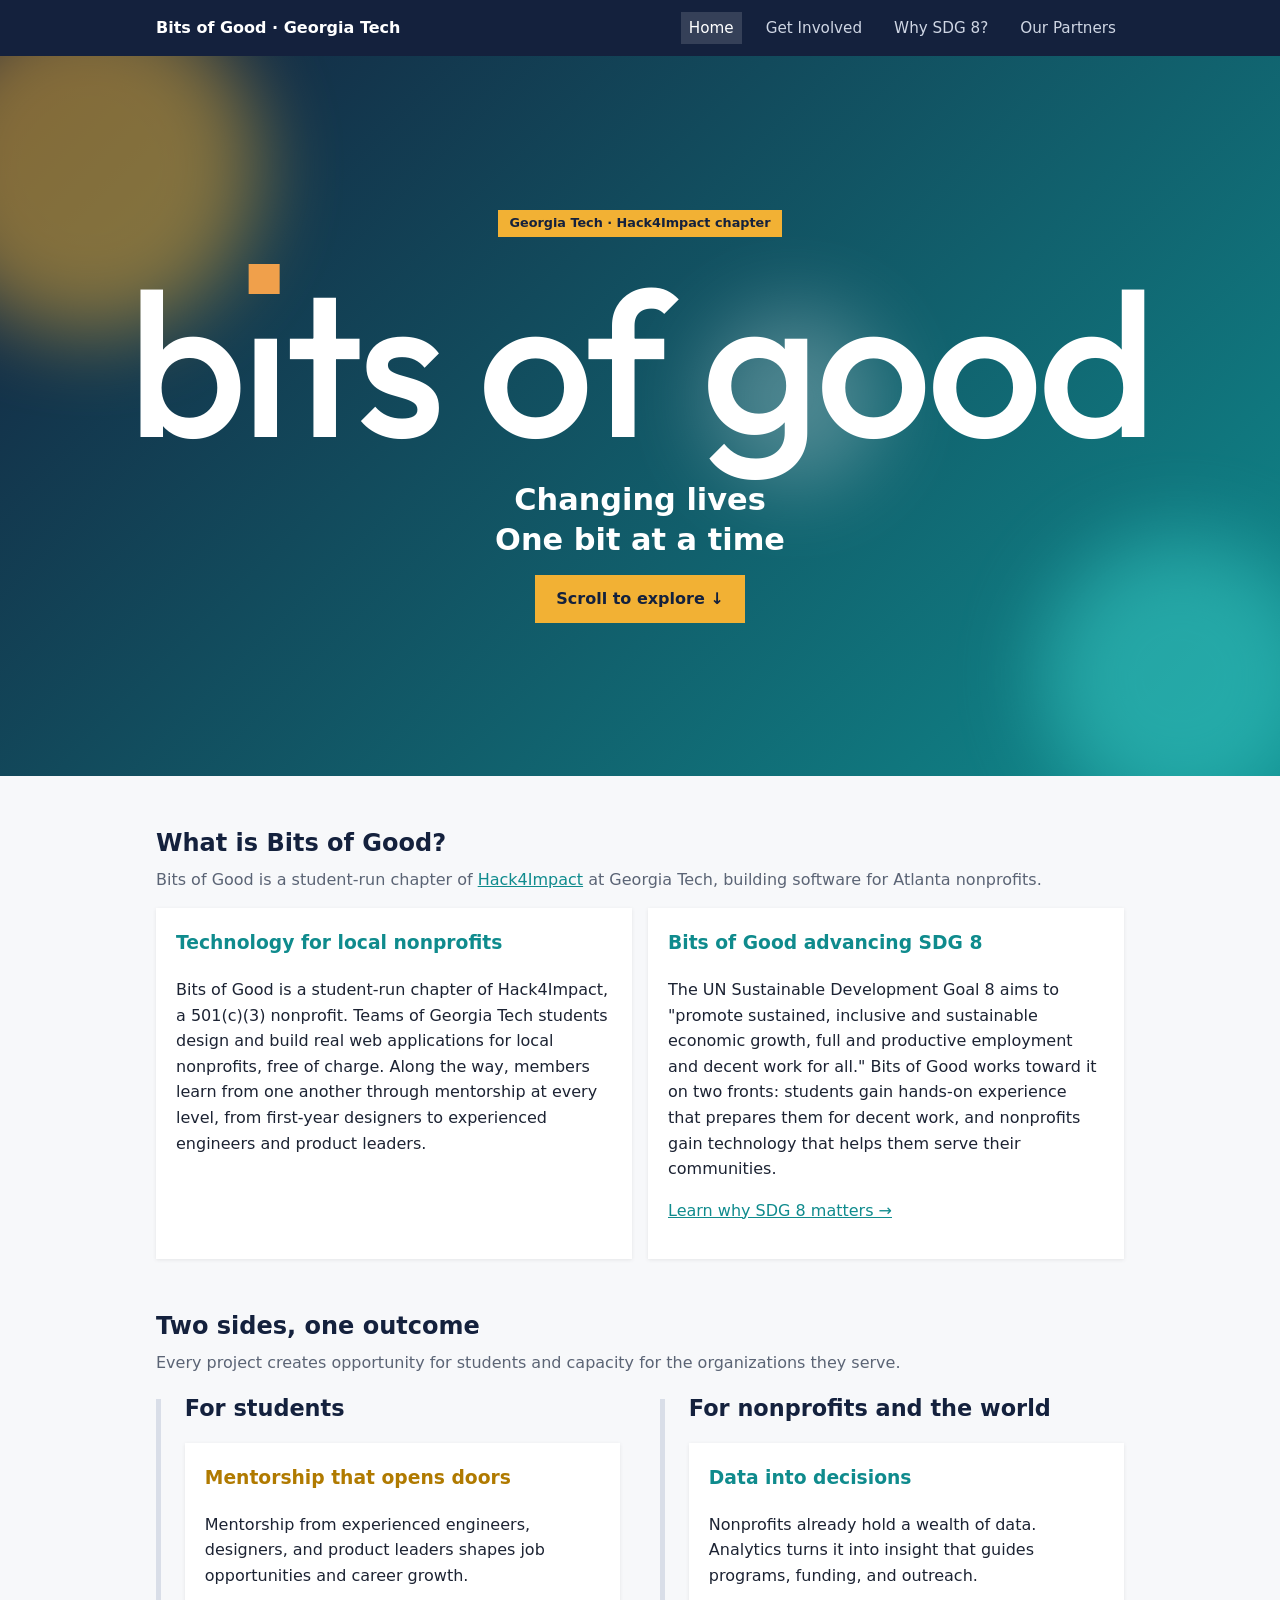
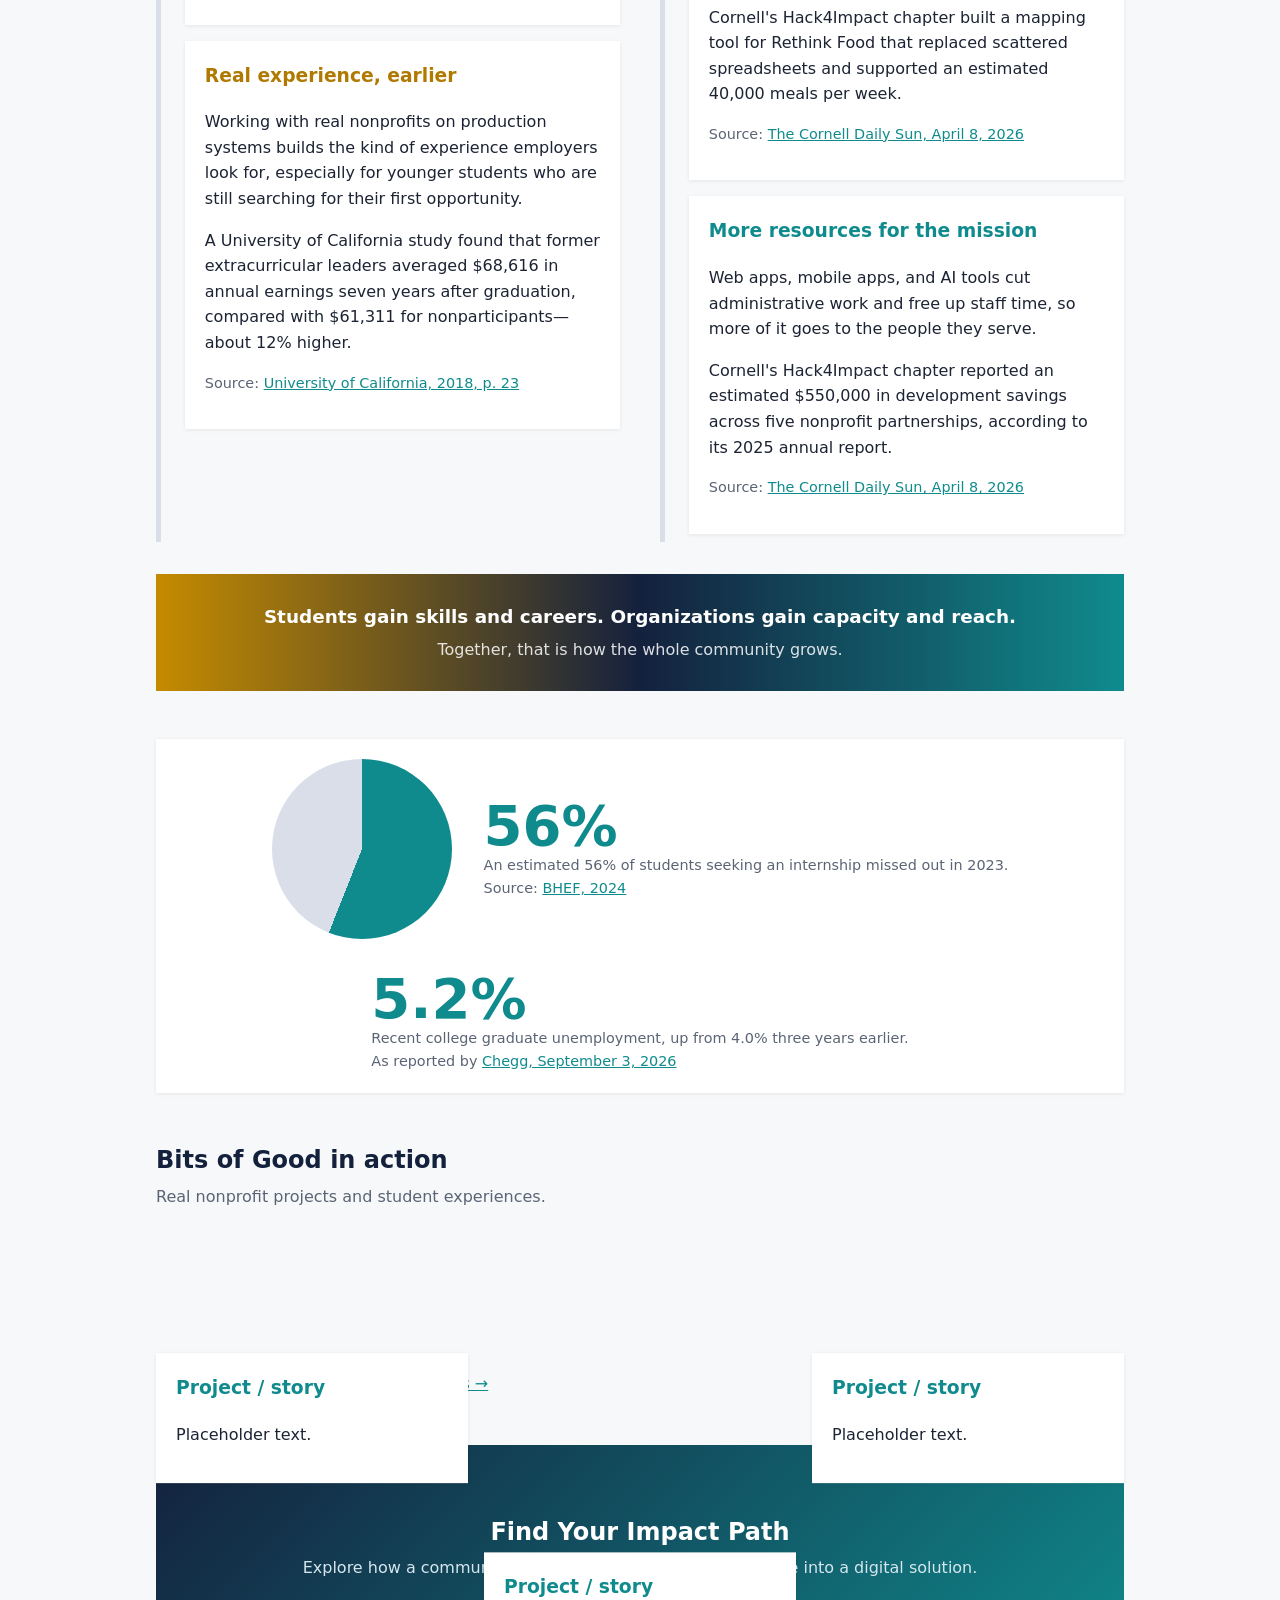
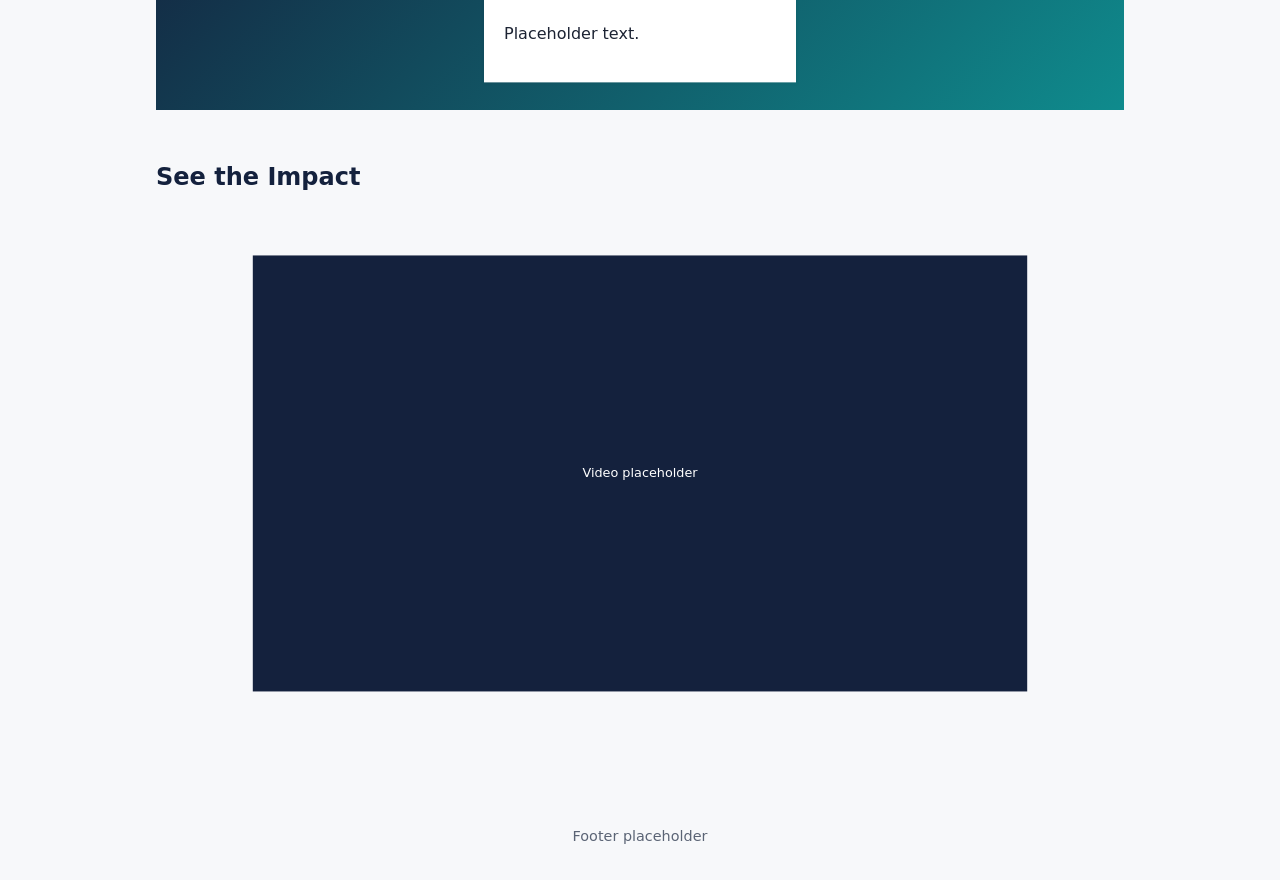
==== index.html @ 416d8697 "Add intro to sdg 8 and description of bits of good" ====
<!DOCTYPE html>
<html lang="en"><head><meta charset="utf-8"><meta name="viewport" content="width=device-width,initial-scale=1">
<title>Home | Bits of Good @ Georgia Tech</title><link rel="preconnect" href="https://fonts.googleapis.com"><link rel="preconnect" href="https://fonts.gstatic.com" crossorigin><link href="https://fonts.googleapis.com/css2?family=Outfit:wght@500&display=swap" rel="stylesheet"><link rel="stylesheet" href="style.css"></head>
<body><header><nav><a class="brand" href="index.html">Bits of Good · Georgia Tech</a><a href="index.html" class="active">Home</a><a href="get-involved.html">Get Involved</a><a href="why-sdg8.html">Why SDG 8?</a><a href="partners.html">Our Partners</a></nav></header>
<div class="hero hero-fx">
<span class="blob b1" data-parallax="0.35"></span><span class="blob b2" data-parallax="0.6"></span><span class="blob b3" data-parallax="0.2"></span>
<div class="hero-inner" data-parallax="-0.15"><span class="tag">Georgia Tech · Hack4Impact chapter</span>
<h1 class="wordmark" aria-label="bits of good">b<span class="dot-i">ı</span>ts of good</h1>
<p class="hero-sub">Changing lives<br>One bit at a time</p>
<a class="btn" href="#threads">Scroll to explore ↓</a></div>
</div>
<main>
<section id="about">
<div class="reveal"><h2>What is Bits of Good?</h2>
<p class="sub">Bits of Good is a student-run chapter of <a href="https://www.hack4impact.org/">Hack4Impact</a> at Georgia Tech, building software for Atlanta nonprofits.</p></div>
<div class="grid">
<div class="card reveal from-left">
  <h3>Technology for local nonprofits</h3>
  <p>
    Bits of Good is a student-run chapter of Hack4Impact, a 501(c)(3)
    nonprofit. Teams of Georgia Tech students design and build real
    web applications for local nonprofits, free of charge. Along the way,
    members learn from one another through mentorship at every level, from
    first-year designers to experienced engineers and product leaders.
  </p>
</div>
<div class="card reveal from-right">
  <h3>Bits of Good advancing SDG 8</h3>
  <p>
    The UN Sustainable Development Goal 8 aims to "promote sustained,
    inclusive and sustainable economic growth, full and productive
    employment and decent work for all." Bits of Good works toward it on two
    fronts: students gain hands-on experience that prepares them for decent
    work, and nonprofits gain technology that helps them serve their
    communities.
  </p>
  <p><a href="why-sdg8.html">Learn why SDG 8 matters →</a></p>
</div>
</div>
</section>

<section id="threads">
<div class="reveal"><h2>Two sides, one outcome</h2><p class="sub">Every project creates opportunity for students and capacity for the organizations they serve.</p></div>
<div class="dual">
<div class="thread thread-students"><div class="timeline" aria-hidden="true"><div class="timeline-fill"></div></div>
<h3 class="thread-title reveal">For students</h3>

<div class="card reveal from-left">
  <h3>Mentorship that opens doors</h3>
  <p>
    Mentorship from experienced engineers, designers, and product leaders
    shapes job opportunities and career growth.
  </p>
</div>

<div class="card reveal from-left">
  <h3>Real experience, earlier</h3>
  <p>
    Working with real nonprofits on production systems builds the kind
    of experience employers look for, especially for younger students
    who are still searching for their first opportunity.
  </p>
  <p>
    A University of California study found that former extracurricular
    leaders averaged $68,616 in annual earnings seven years after
    graduation, compared with $61,311 for nonparticipants—about 12% higher.
  </p>
  <p class="legend">
    Source:
    <a href="https://www.ucop.edu/institutional-research-academic-planning/_files/extracurricular-activities-impact-on-emploment-outcomes.pdf#page=23">
      University of California, 2018, p. 23
    </a>
  </p>
</div>
</div>
<div class="thread thread-nonprofits">
  <div class="timeline" aria-hidden="true">
    <div class="timeline-fill"></div>
  </div>

  <h3 class="thread-title reveal">For nonprofits and the world</h3>

  <div class="card reveal from-right">
    <h3>Data into decisions</h3>
    <p>
      Nonprofits already hold a wealth of data. Analytics turns it into
      insight that guides programs, funding, and outreach.
    </p>
    <p>
      Cornell's Hack4Impact chapter built a mapping tool for Rethink Food
      that replaced scattered spreadsheets and supported an estimated
      40,000 meals per week.
    </p>
    <p class="legend">
      Source:
      <a href="https://www.cornellsun.com/article/2026/04/for-cornells-hack4impact-building-software-means-building-social-change">
        The Cornell Daily Sun, April 8, 2026
      </a>
    </p>
  </div>

  <div class="card reveal from-right">
    <h3>More resources for the mission</h3>
    <p>
      Web apps, mobile apps, and AI tools cut administrative work and free
      up staff time, so more of it goes to the people they serve.
    </p>
    <p>
      Cornell's Hack4Impact chapter reported an estimated $550,000 in
      development savings across five nonprofit partnerships, according
      to its 2025 annual report.
    </p>
    <p class="legend">
      Source:
      <a href="https://www.cornellsun.com/article/2026/04/for-cornells-hack4impact-building-software-means-building-social-change">
        The Cornell Daily Sun, April 8, 2026
      </a>
    </p>
  </div>
</div>
</div>
<div class="merge reveal"><strong>Students gain skills and careers. Organizations gain capacity and reach.</strong><span>Together, that is how the whole community grows.</span></div>
</section>

<section class="reveal">
  <div class="card stats">
    <div>
      <div class="pie" role="img"
           aria-label="56% of students seeking an internship missed out in 2023"
           data-pie="56"></div>
    </div>

    <div>
      <div class="big">56%</div>
      <div class="legend">
        An estimated 56% of students seeking an internship missed out in 2023.
        <br>
        Source:
        <a href="https://www.bhef.com/sites/default/files/BHEF_Expanding_Internships.pdf">
          BHEF, 2024
        </a>
      </div>
    </div>

    <div>
      <div class="big">
        <span class="counter" data-from="4" data-to="5.7">4</span>%
      </div>
      <div class="legend">
        Recent college graduate unemployment, up from 4.0% three years earlier.
        <br>
        As reported by
        <a href="https://investor.chegg.com/Press-Releases/press-release-details/2026/Chegg-Expands-Beyond-Academic-Support-to-Help-Students-Secure-Career-Defining-Internships/default.aspx">
          Chegg, September 3, 2026
        </a>
      </div>
    </div>
  </div>
</section>

<section><div class="reveal"><h2>Bits of Good in action</h2><p class="sub">Real nonprofit projects and student experiences.</p></div>
<div class="grid">
<div class="card reveal" style="--d:0s" data-parallax="0.05"><h3>Project / story</h3><p>Placeholder text.</p></div>
<div class="card reveal" style="--d:.15s" data-parallax="0.12"><h3>Project / story</h3><p>Placeholder text.</p></div>
<div class="card reveal" style="--d:.3s" data-parallax="0.05"><h3>Project / story</h3><p>Placeholder text.</p></div>
</div><p class="reveal"><a href="partners.html">Delve further into Bits of Good projects →</a></p></section>

<section class="path reveal"><h2>Find Your Impact Path</h2>
<p class="sub">Explore how a community organization's need could translate into a digital solution.</p>
<a class="btn big-btn" href="get-involved.html">Take the quiz</a></section>

<section><div class="reveal"><h2>See the Impact</h2></div>
<div class="video video-scale" id="video"><p>Video placeholder</p></div></section>
</main>
<footer>Footer placeholder</footer>
<script src="script.js"></script></body></html>
---- style.css ----
:root{--navy:#14213d;--teal:#0f8b8d;--gold:#f2b134;--bg:#f7f8fa;--ink:#1c2333;--muted:#5b6475;--card:#fff}
*{box-sizing:border-box}
body{margin:0;font-family:system-ui,-apple-system,"Segoe UI",Roboto,sans-serif;color:var(--ink);background:var(--bg);line-height:1.6}
a{color:var(--teal)}
header{background:var(--navy);position:sticky;top:0;z-index:10}
nav{max-width:1000px;margin:auto;display:flex;flex-wrap:wrap;align-items:center;gap:.25rem 1rem;padding:.75rem 1rem}
nav .brand{color:#fff;font-weight:700;margin-right:auto;text-decoration:none}
nav a:not(.brand){color:#cfd6e4;text-decoration:none;padding:.25rem .5rem;font-size:.95rem}
nav a:not(.brand):hover,nav a.active{color:#fff;background:rgba(255,255,255,.14)}
main{max-width:1000px;margin:auto;padding:0 1rem 3rem}
.hero{background:linear-gradient(135deg,var(--navy),var(--teal));color:#fff;padding:4rem 1rem;text-align:center}
.hero h1{margin:.2rem 0;font-size:clamp(2rem,5vw,3.2rem)}
.hero p{max-width:640px;margin:1rem auto;font-size:1.1rem}
.tag{display:inline-block;background:var(--gold);color:var(--navy);font-weight:700;font-size:.8rem;padding:.2rem .7rem}
section{margin-top:3rem}
h2{color:var(--navy);margin-bottom:.25rem}
.sub{color:var(--muted);margin-top:0}
.grid{display:grid;grid-template-columns:repeat(auto-fit,minmax(260px,1fr));gap:1rem}
.card{background:var(--card);padding:1.25rem;box-shadow:0 1px 4px rgba(0,0,0,.08)}
.card h3{margin-top:0;color:var(--teal)}
.btn{display:inline-block;background:var(--gold);color:var(--navy);font-weight:700;border:0;padding:.7rem 1.3rem;text-decoration:none;cursor:pointer;font-size:1rem}
.btn:hover{filter:brightness(.95)}
.btn.secondary{background:var(--navy);color:#fff}
.stats{display:flex;flex-wrap:wrap;gap:2rem;align-items:center;justify-content:center}
.big{font-size:3.5rem;font-weight:800;color:var(--teal);line-height:1}
.pie{width:180px;height:180px;background:conic-gradient(var(--teal) 0 56%,#d9dee8 56% 100%)}
.legend{font-size:.9rem;color:var(--muted)}
.video{aspect-ratio:16/9;background:var(--navy);color:#fff;display:grid;place-items:center;text-align:center}
.video iframe{width:100%;height:100%;border:0}
.quiz fieldset{border:0;padding:0;margin:0 0 1rem}
.quiz legend{font-weight:700;margin-bottom:.4rem}
.quiz label{display:block;padding:.45rem .7rem;border:1px solid #d9dee8;margin:.3rem 0;cursor:pointer;background:#fff}
.quiz label:hover{border-color:var(--teal)}
.result{margin-top:1rem;padding:1rem;border-left:5px solid var(--gold);background:#fff8e6}
.hidden{display:none}
.tbd{color:#9a6b00;font-style:italic}
footer{text-align:center;color:var(--muted);padding:2rem 1rem;font-size:.9rem}
.game-opts button{display:block;width:100%;text-align:left;margin:.4rem 0;padding:.7rem;border:1px solid #d9dee8;background:#fff;font-size:1rem;cursor:pointer}
.game-opts button:hover{border-color:var(--teal)}
.game-opts button.right{background:#d8f3e7;border-color:#2a9d6f}
.game-opts button.wrong{background:#fde1e1;border-color:#d64545}

/* Race quiz */
.start-card{text-align:center;padding:2.5rem 1.5rem}
.big-btn{font-size:1.3rem;padding:1rem 2.2rem;animation:pulse 1.8s ease-in-out infinite}
@keyframes pulse{50%{transform:scale(1.06)}}
.race{position:fixed;inset:0;z-index:100;display:flex;flex-direction:column;color:#fff;overflow:auto;
  background:repeating-linear-gradient(90deg,transparent 0 80px,rgba(255,255,255,.05) 80px 84px),linear-gradient(160deg,#0b1226,var(--navy) 50%,#0b5c5e);
  background-size:84px 100%,100% 100%;animation:road 1.2s linear infinite}
@keyframes road{to{background-position:-84px 0,0 0}}
.race.hidden{display:none}
.race-close{position:absolute;top:1rem;right:1rem;z-index:2;background:rgba(255,255,255,.15);color:#fff;border:0;width:2.5rem;height:2.5rem;font-size:1.1rem;cursor:pointer}
.race-track{position:relative;height:10px;background:rgba(255,255,255,.2);margin:1.6rem 5rem 0 1.5rem}
.race-fill{height:100%;width:0;background:var(--gold);transition:width .5s ease}
.race-car{position:absolute;top:-1.1rem;left:0;font-size:1.8rem;transform:translateX(-50%);transition:left .5s ease}
.race-flag{position:absolute;right:-2.2rem;top:-1rem;font-size:1.6rem}
.race-stage{flex:1;display:grid;place-items:center;padding:2rem 1rem}
.zoom-card{width:min(900px,100%);text-align:center;animation:zoomIn .55s cubic-bezier(.2,.9,.3,1.2) both}
.zoom-card.zoom-out{animation:zoomOut .4s ease-in forwards}
@keyframes zoomIn{from{transform:scale(.3);opacity:0;filter:blur(8px)}to{transform:scale(1);opacity:1;filter:blur(0)}}
@keyframes zoomOut{to{transform:scale(1.8);opacity:0;filter:blur(6px)}}
.q-count{color:var(--gold);font-weight:700;letter-spacing:.08em;text-transform:uppercase;font-size:.9rem}
.zoom-card h2{color:#fff;font-size:clamp(1.8rem,5vw,3.2rem);line-height:1.15;margin:.6rem 0 2rem}
.q-opts{display:grid;grid-template-columns:repeat(auto-fit,minmax(240px,1fr));gap:1rem}
.q-opt{display:flex;align-items:center;gap:.8rem;text-align:left;font-size:1.15rem;color:#fff;background:rgba(255,255,255,.1);border:2px solid rgba(255,255,255,.25);padding:1.1rem;cursor:pointer;transition:transform .15s,background .15s,border-color .15s}
.q-opt:hover{transform:translateY(-4px) scale(1.03);background:rgba(255,255,255,.2);border-color:var(--gold)}
.q-opt.chosen{background:var(--gold);color:var(--navy);border-color:var(--gold);transform:scale(1.05)}
.q-key{flex:none;display:grid;place-items:center;width:2rem;height:2rem;background:var(--gold);color:var(--navy);font-weight:800}
.q-opt.chosen .q-key{background:var(--navy);color:var(--gold)}
.result-card p{font-size:1.15rem;max-width:700px;margin:.5rem auto}
.runner-up{color:#cfd6e4;font-size:1rem!important}
.result-actions{margin-top:1.8rem;display:flex;gap:1rem;justify-content:center;flex-wrap:wrap}
.result-actions .btn.secondary{background:#fff;color:var(--navy)}
@media (prefers-reduced-motion:reduce){.race,.big-btn{animation:none}.zoom-card{animation:none}.zoom-card.zoom-out{animation:none;opacity:0}}

/* Home scroll effects */
.hero-fx{position:relative;overflow:hidden;min-height:80vh;display:grid;place-items:center}
.hero-inner{position:relative;z-index:1;width:100%}
.blob{position:absolute;filter:blur(40px);opacity:.5;animation:float 8s ease-in-out infinite}
.b1{width:340px;height:340px;background:var(--gold);top:-60px;left:-80px}
.b2{width:280px;height:280px;background:#3ad0c9;bottom:-40px;right:-40px;animation-delay:-3s}
.b3{width:180px;height:180px;background:#fff;top:35%;left:55%;opacity:.25;animation-delay:-5s}
@keyframes float{50%{margin-top:30px;margin-left:20px}}
.reveal{opacity:0;transform:translateY(50px);transition:opacity .7s ease var(--d,0s),transform .7s cubic-bezier(.2,.8,.3,1) var(--d,0s)}
.reveal.from-left{transform:translateX(-80px)}
.reveal.from-right{transform:translateX(80px)}
.reveal.in{opacity:1;transform:none}
.dual{display:grid;grid-template-columns:1fr 1fr;gap:2.5rem}
.thread{position:relative;padding-left:1.8rem}
.thread .card{margin-bottom:1rem}
.thread-title{margin:0 0 1rem;font-size:1.4rem;color:var(--navy)}
.timeline{position:absolute;left:0;top:.5rem;bottom:.5rem;width:5px;background:#d9dee8}
.timeline-fill{width:100%;height:0}
.thread-students .timeline-fill{background:var(--gold)}
.thread-nonprofits .timeline-fill{background:var(--teal)}
.thread-students .card h3{color:#b07a00}
.merge{margin-top:1.5rem;text-align:center;color:#fff;padding:1.8rem 1rem;background:linear-gradient(90deg,#c58b00,var(--navy) 50%,var(--teal));display:grid;gap:.3rem;font-size:1.15rem}
.merge span{opacity:.85;font-size:1rem}
@media (max-width:700px){.dual{grid-template-columns:1fr}}
.path{text-align:center;background:linear-gradient(135deg,var(--navy),var(--teal));color:#fff;padding:3rem 1.5rem}
.path h2{color:#fff}.path .sub{color:#d6e6ee}
.video-scale{transform:scale(.8);transition:transform .1s linear}
@media (prefers-reduced-motion:reduce){.blob{animation:none}.reveal,.reveal.from-left,.reveal.from-right{opacity:1;transform:none;transition:none}}

/* Keep circles circular */
.pie,.blob,.step-num{border-radius:50%}

.hero .wordmark{font-family:Outfit,"Avenir Next",system-ui,sans-serif;font-weight:500;font-size:clamp(2.5rem,16vw,14rem);white-space:nowrap;letter-spacing:-.02em;line-height:1;margin:1.4rem 0 1rem;text-align:center;color:#fff}
.hero-sub{font-size:clamp(1.3rem,3vw,1.9rem)!important;font-weight:600;line-height:1.3}
.dot-i{position:relative;display:inline-block}
.dot-i::before{content:"";position:absolute;left:50%;top:.02em;width:.15em;height:.15em;background:#f0a04b;transform:translateX(-50%)}
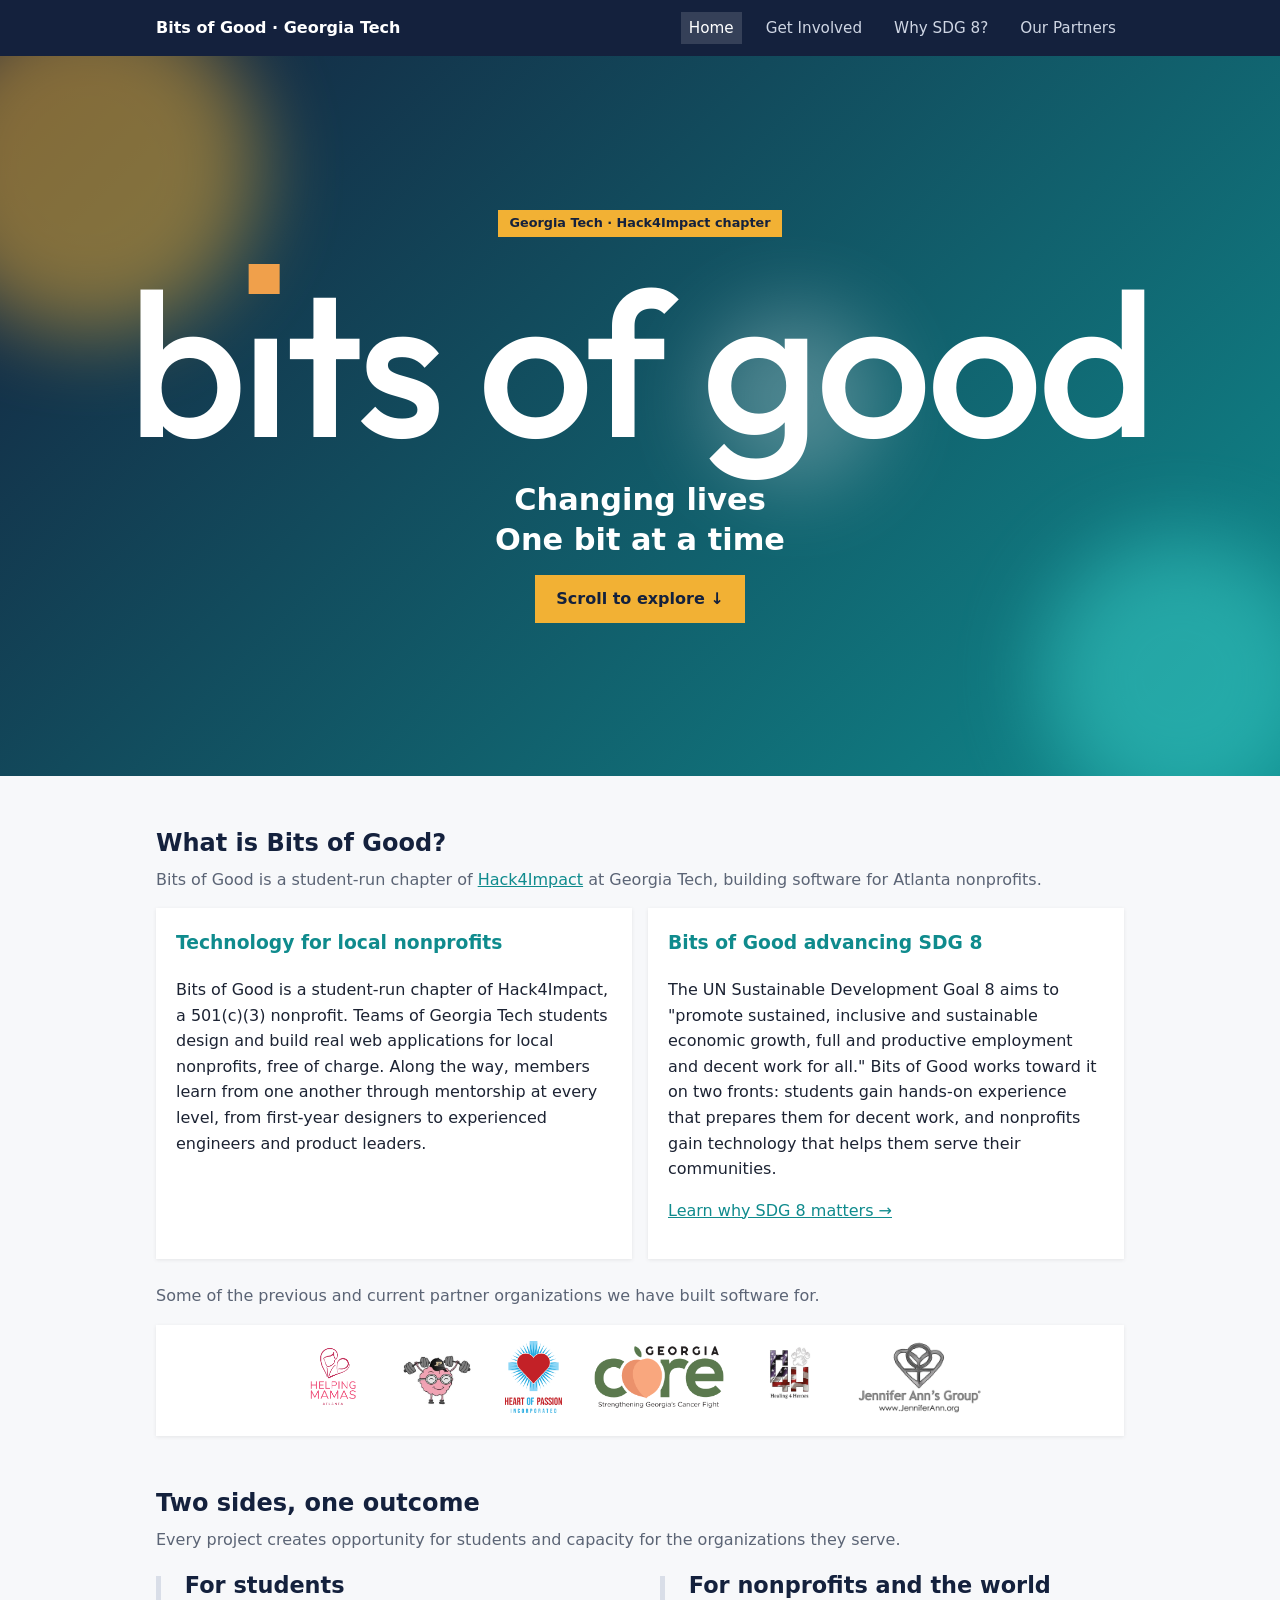
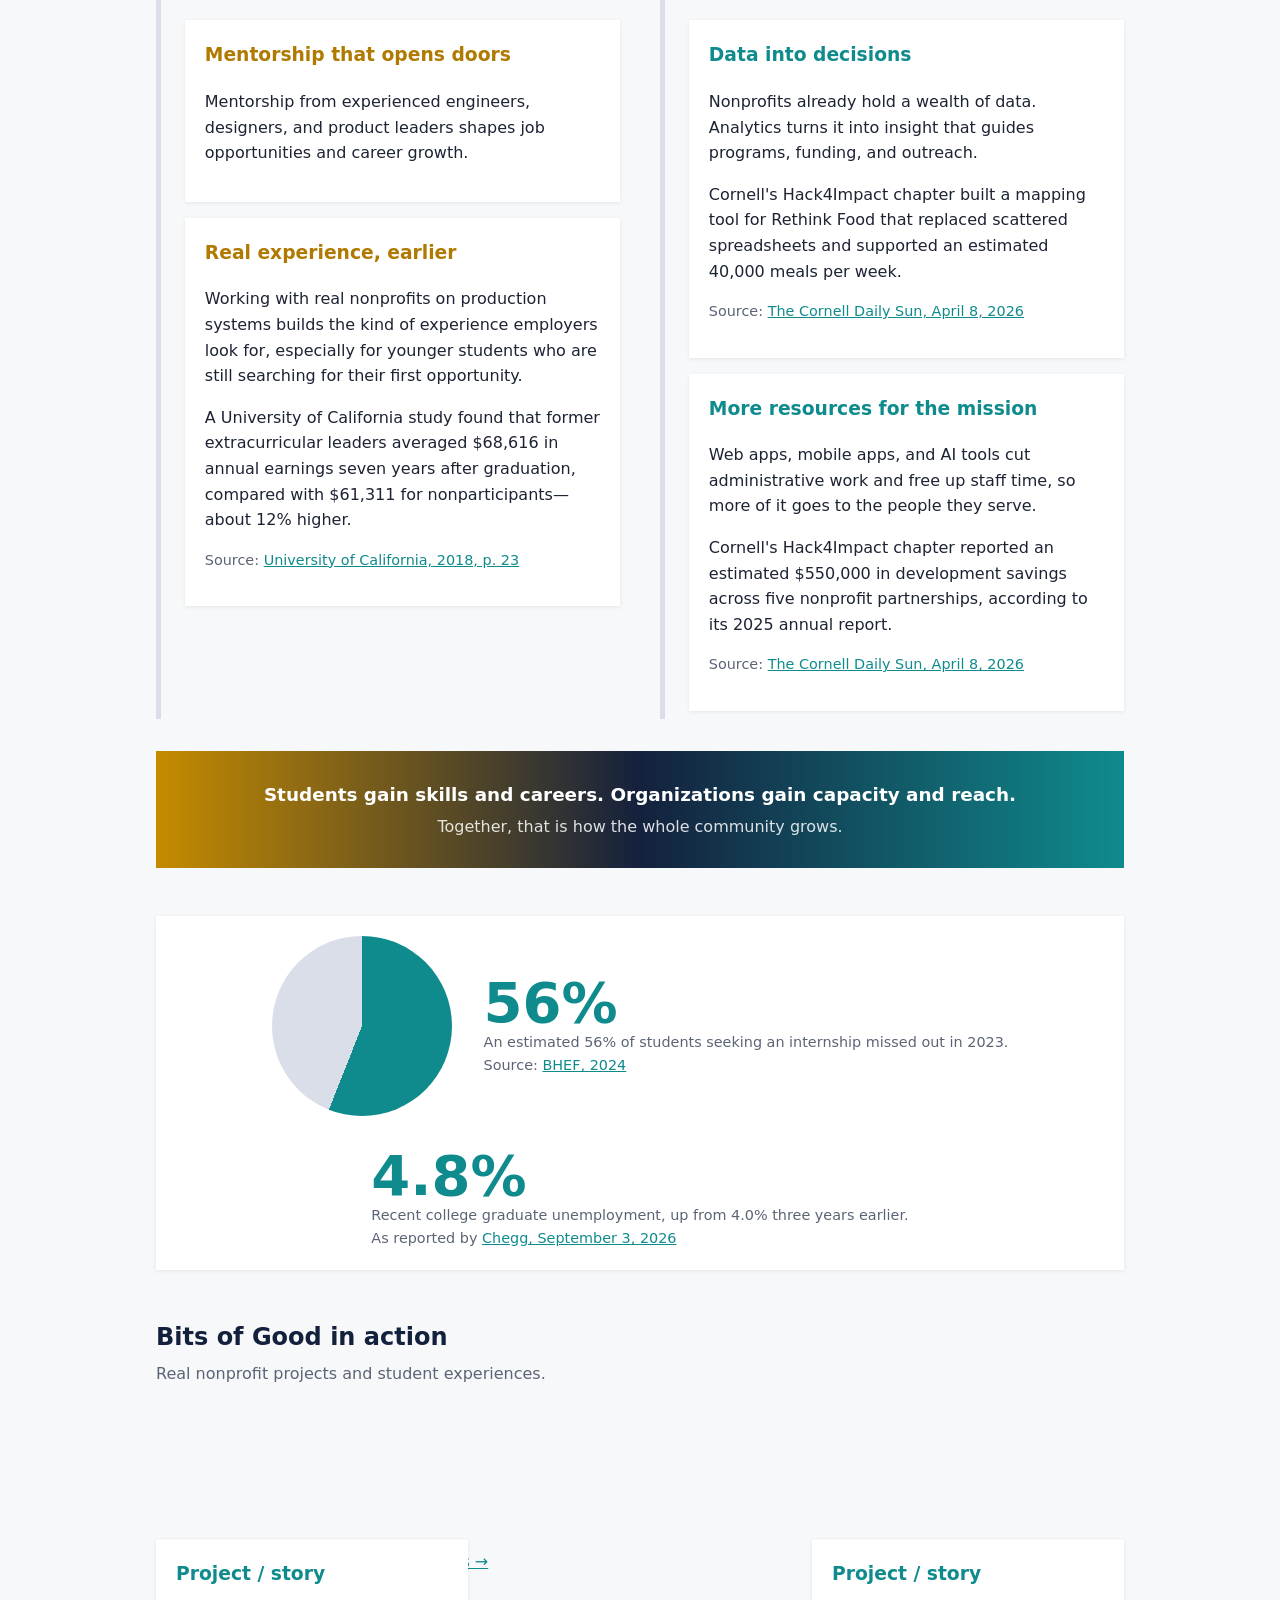
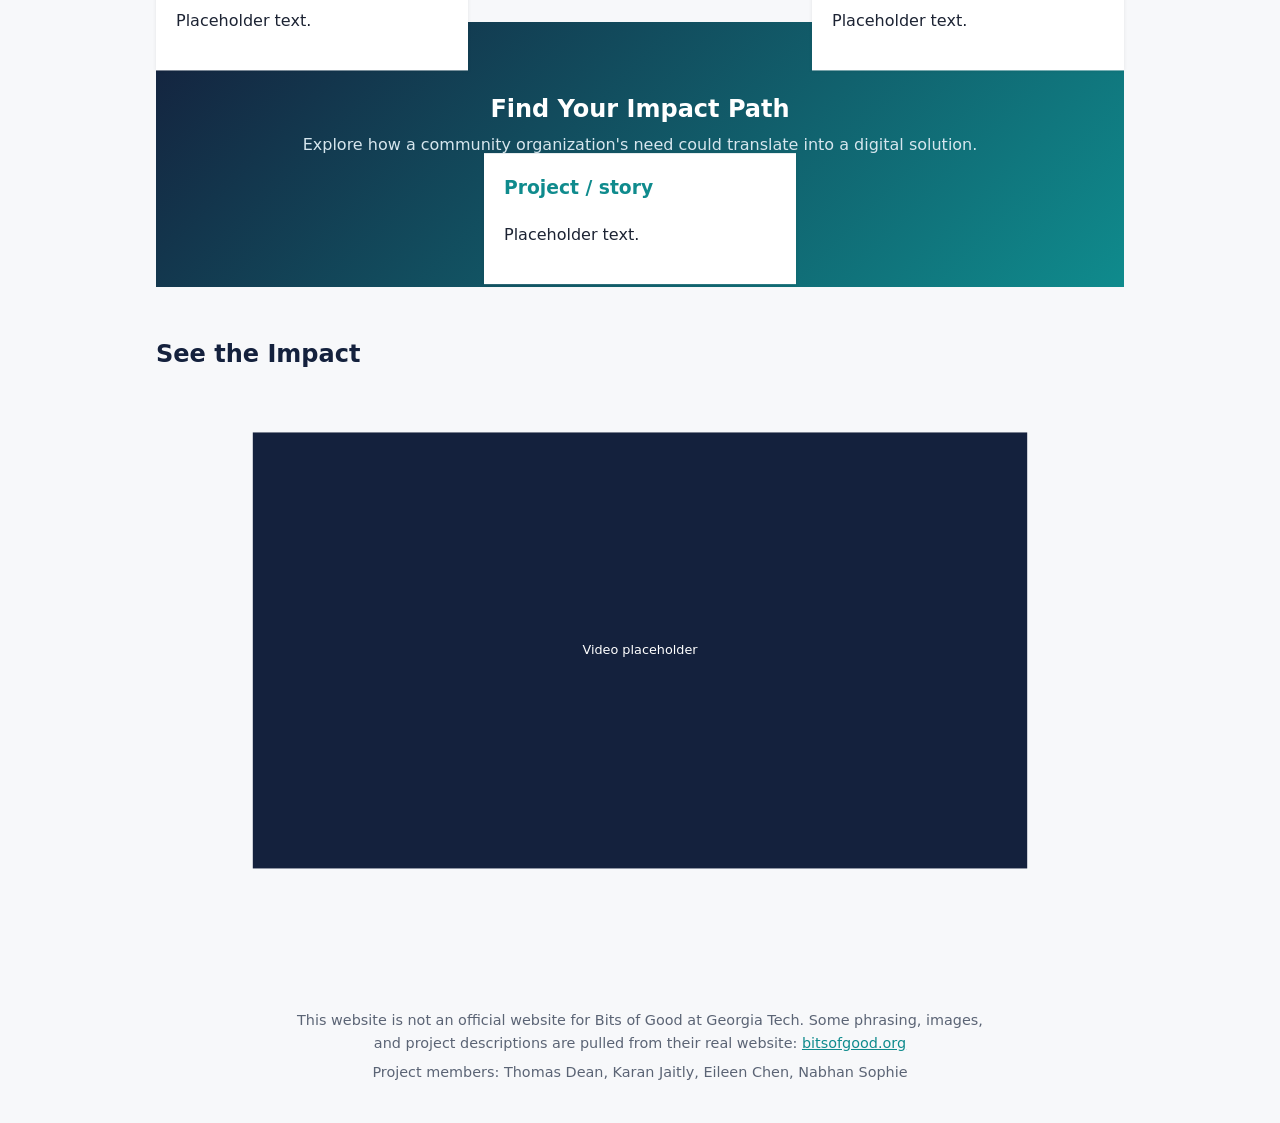
==== commit 332b350a: "Add images and footer" ====
--- a/index.html
+++ b/index.html
@@ -36,6 +36,19 @@
   </p>
   <p><a href="why-sdg8.html">Learn why SDG 8 matters →</a></p>
 </div>
+</div>
+</section>
+
+<section id="partner-logos">
+<div class="reveal">
+<p class="sub">Some of the previous and current partner organizations we have built software for.</p></div>
+<div class="logo-row reveal">
+  <a href="https://helpingmamas.org" target="_blank" rel="noopener"><img src="images/helping-mamas.png" alt="Helping Mamas logo"></a>
+  <a href="https://www.brainexerciseinitiative.com" target="_blank" rel="noopener"><img src="images/brain-exercise-initiative.jpeg" alt="Brain Exercise Initiative logo"></a>
+  <a href="https://www.facebook.com/HeartofPassion/" target="_blank" rel="noopener"><img src="images/heart-of-passion.png" alt="Heart of Passion logo"></a>
+  <a href="https://www.georgiacancerinfo.org" target="_blank" rel="noopener"><img src="images/gacore-logo-2020-md.png" alt="Georgia CORE logo"></a>
+  <a href="https://www.healing4heroes.org" target="_blank" rel="noopener"><img src="images/H4H.webp" alt="Healing 4 Heroes logo"></a>
+  <a href="https://jenniferann.org" target="_blank" rel="noopener"><img src="images/jenniferannsgroup.jpg" alt="Jennifer Ann's Group logo"></a>
 </div>
 </section>
 
@@ -172,5 +185,8 @@
 <section><div class="reveal"><h2>See the Impact</h2></div>
 <div class="video video-scale" id="video"><p>Video placeholder</p></div></section>
 </main>
-<footer>Footer placeholder</footer>
+<footer>
+<p>This website is not an official website for Bits of Good at Georgia Tech. Some phrasing, images, and project descriptions are pulled from their real website: <a href="https://bitsofgood.org/">bitsofgood.org</a></p>
+<p>Project members: Thomas Dean, Karan Jaitly, Eileen Chen, Nabhan Sophie</p>
+</footer>
 <script src="script.js"></script></body></html>
--- a/style.css
+++ b/style.css
@@ -16,6 +16,9 @@
 h2{color:var(--navy);margin-bottom:.25rem}
 .sub{color:var(--muted);margin-top:0}
 .grid{display:grid;grid-template-columns:repeat(auto-fit,minmax(260px,1fr));gap:1rem}
+#partner-logos{margin-top:1.5rem}
+.logo-row{display:flex;flex-wrap:wrap;align-items:center;justify-content:center;gap:1rem 2rem;background:var(--card);padding:1rem 1.5rem;box-shadow:0 1px 4px rgba(0,0,0,.08)}
+.logo-row img{height:72px;width:auto;max-width:130px;object-fit:contain}
 .card{background:var(--card);padding:1.25rem;box-shadow:0 1px 4px rgba(0,0,0,.08)}
 .card h3{margin-top:0;color:var(--teal)}
 .btn{display:inline-block;background:var(--gold);color:var(--navy);font-weight:700;border:0;padding:.7rem 1.3rem;text-decoration:none;cursor:pointer;font-size:1rem}
@@ -35,6 +38,7 @@
 .hidden{display:none}
 .tbd{color:#9a6b00;font-style:italic}
 footer{text-align:center;color:var(--muted);padding:2rem 1rem;font-size:.9rem}
+footer p{max-width:700px;margin:.4rem auto}
 .game-opts button{display:block;width:100%;text-align:left;margin:.4rem 0;padding:.7rem;border:1px solid #d9dee8;background:#fff;font-size:1rem;cursor:pointer}
 .game-opts button:hover{border-color:var(--teal)}
 .game-opts button.right{background:#d8f3e7;border-color:#2a9d6f}
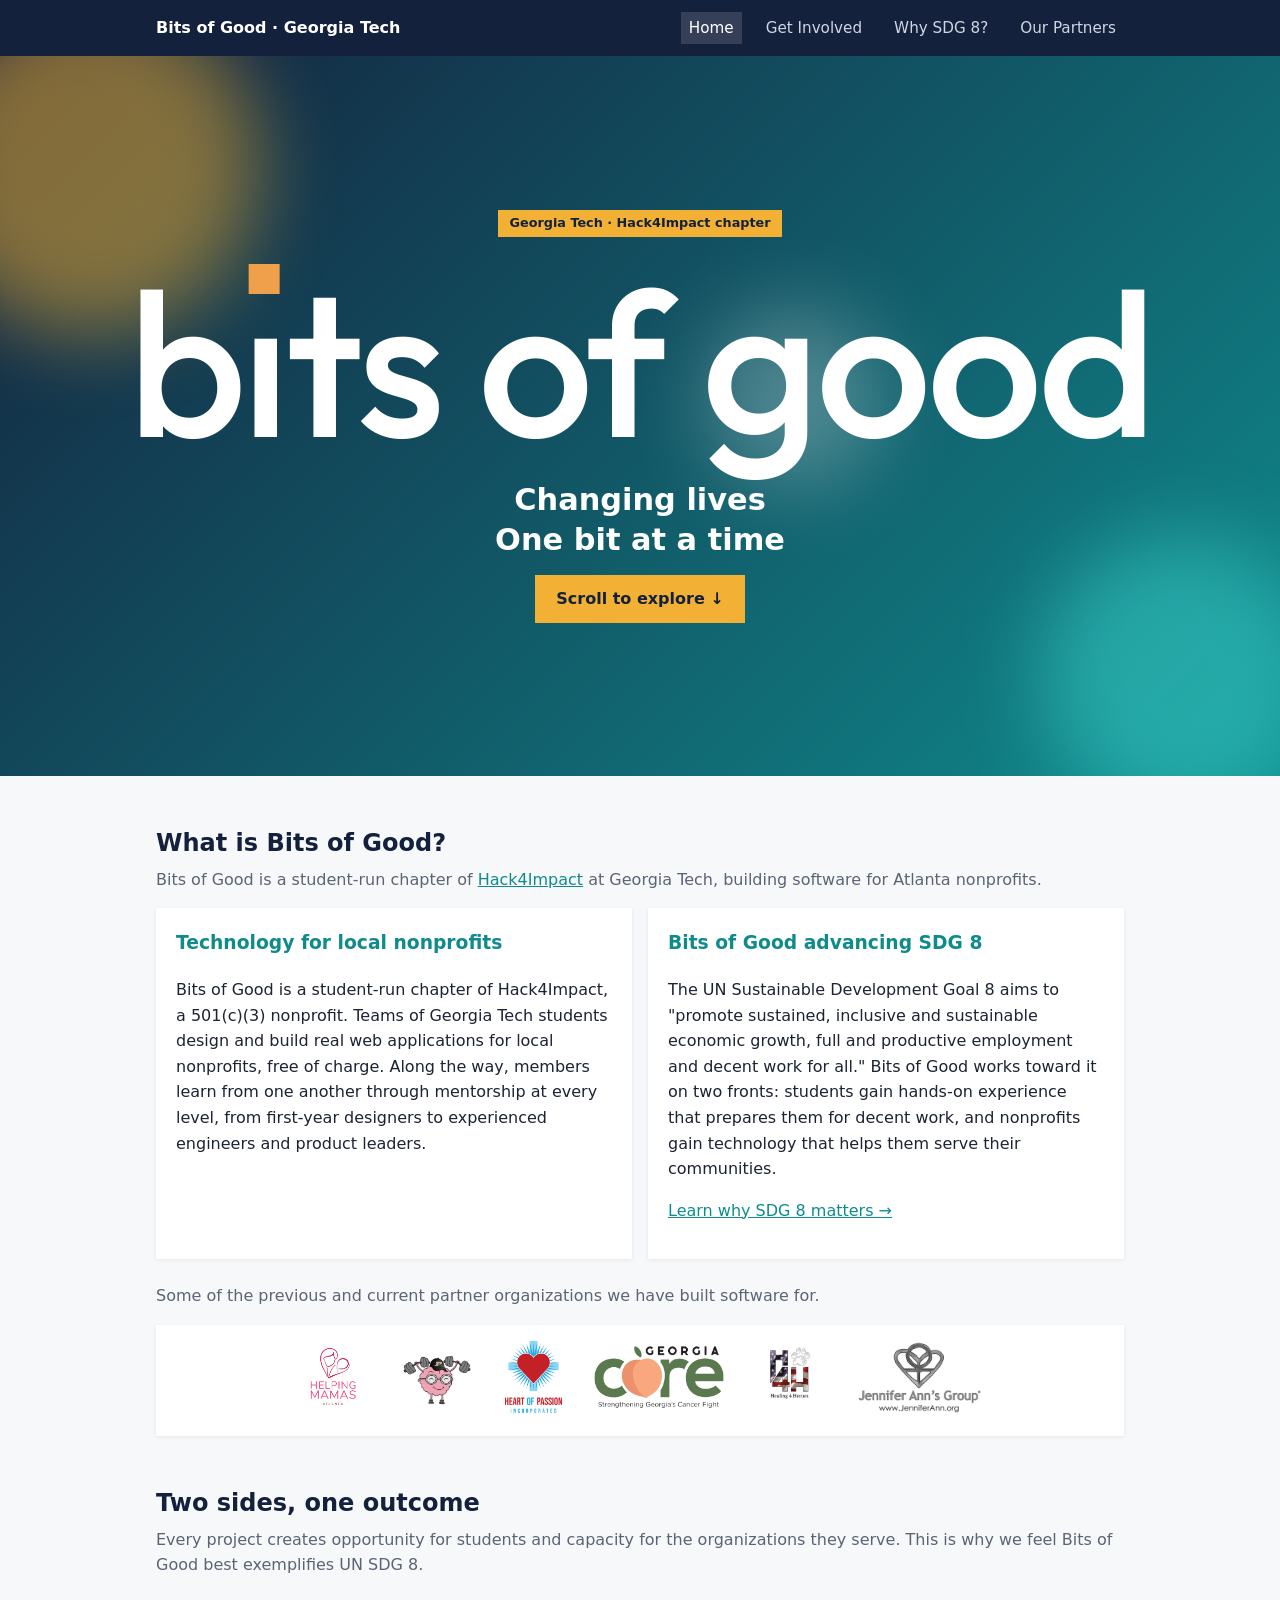
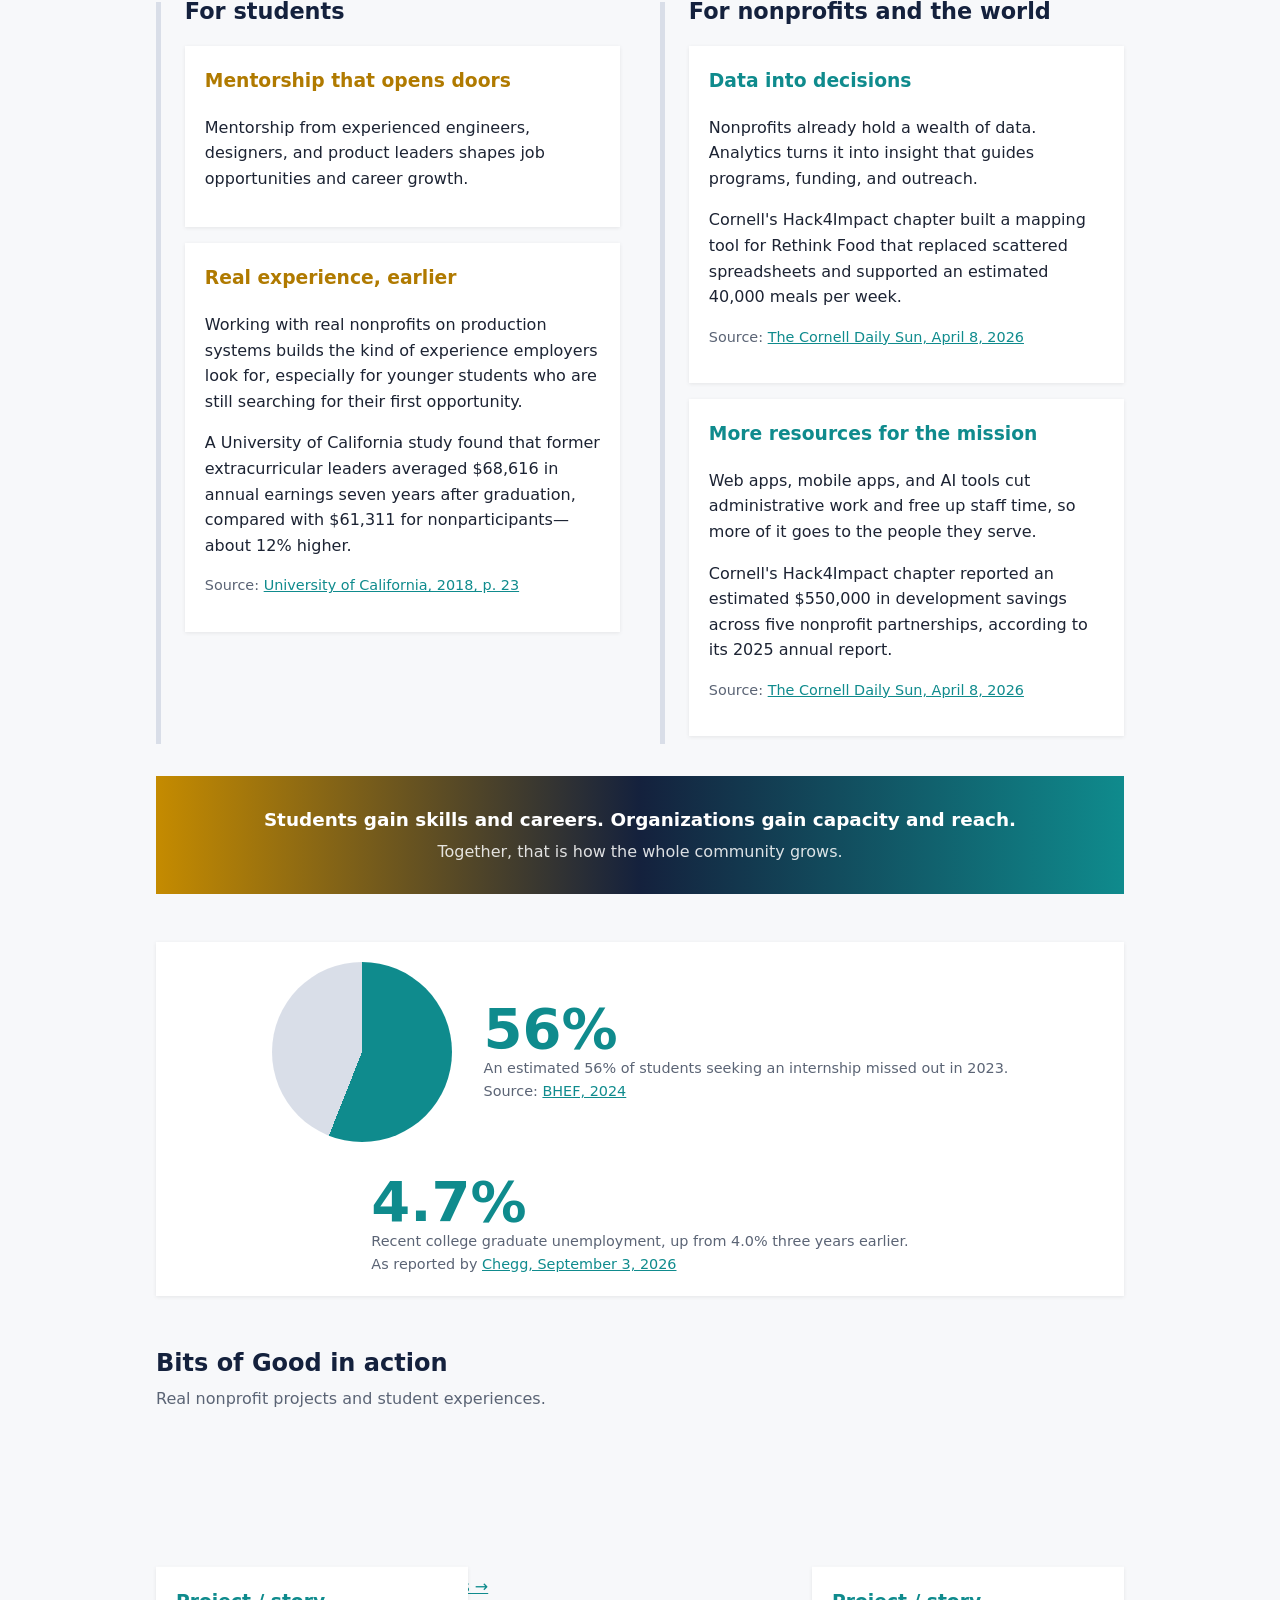
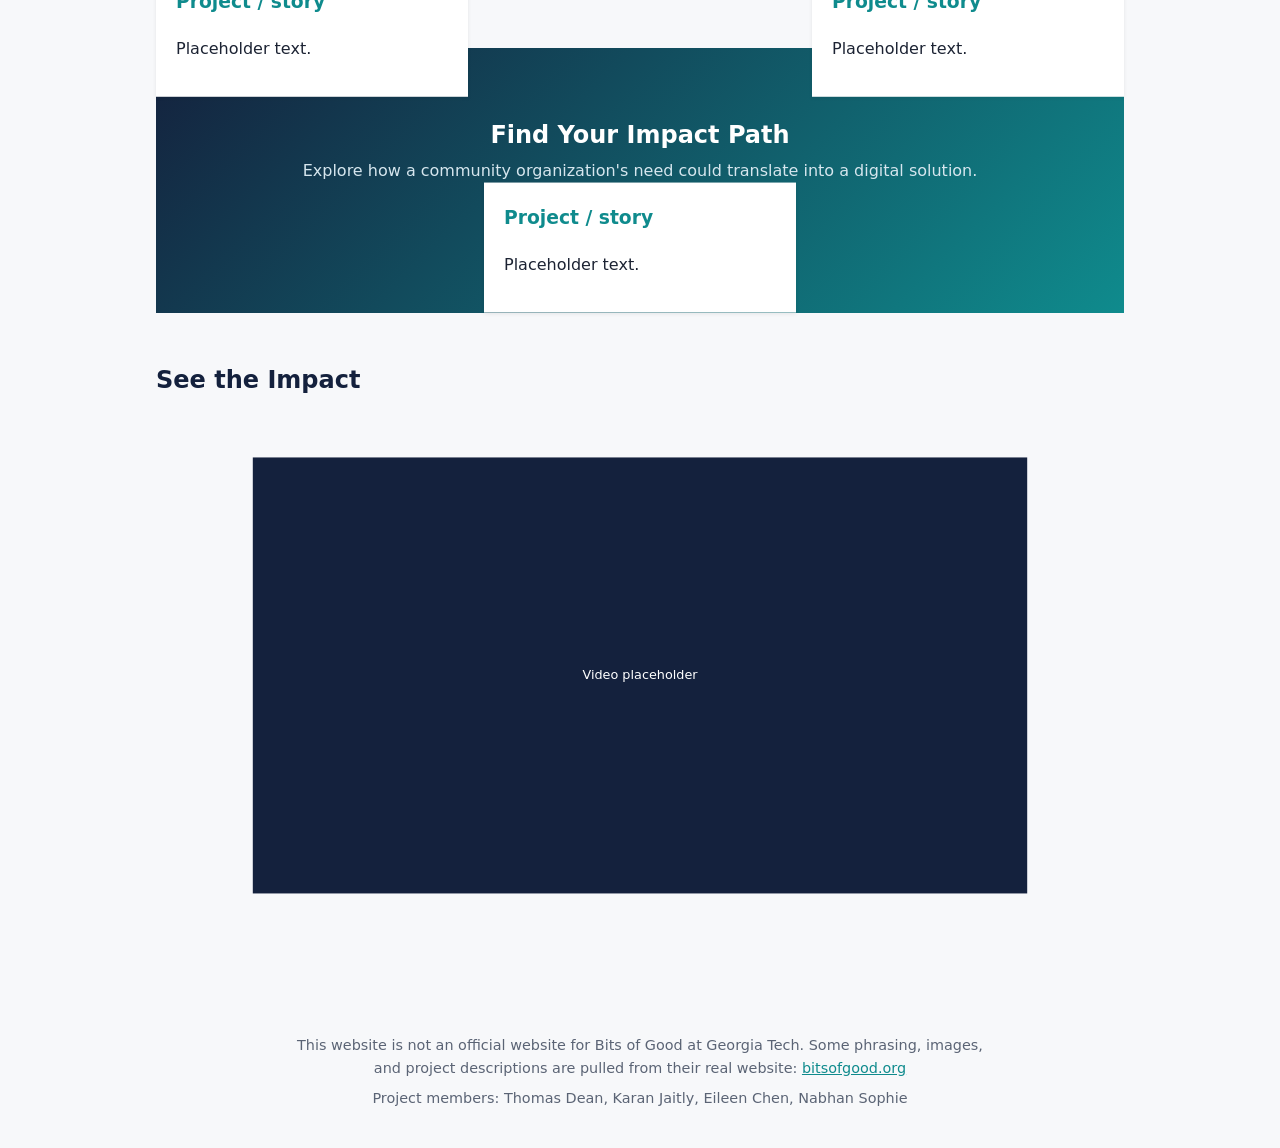
==== commit 081c45d9: "ring for roles" ====
--- a/index.html
+++ b/index.html
@@ -53,7 +53,7 @@
 </section>
 
 <section id="threads">
-<div class="reveal"><h2>Two sides, one outcome</h2><p class="sub">Every project creates opportunity for students and capacity for the organizations they serve.</p></div>
+<div class="reveal"><h2>Two sides, one outcome</h2><p class="sub">Every project creates opportunity for students and capacity for the organizations they serve. This is why we feel Bits of Good best exemplifies UN SDG 8.</p></div>
 <div class="dual">
 <div class="thread thread-students"><div class="timeline" aria-hidden="true"><div class="timeline-fill"></div></div>
 <h3 class="thread-title reveal">For students</h3>
--- a/style.css
+++ b/style.css
@@ -75,7 +75,35 @@
 .runner-up{color:#cfd6e4;font-size:1rem!important}
 .result-actions{margin-top:1.8rem;display:flex;gap:1rem;justify-content:center;flex-wrap:wrap}
 .result-actions .btn.secondary{background:#fff;color:var(--navy)}
-@media (prefers-reduced-motion:reduce){.race,.big-btn{animation:none}.zoom-card{animation:none}.zoom-card.zoom-out{animation:none;opacity:0}}
+.team-wheel{position:relative;width:min(100% - 16rem,640px);aspect-ratio:1;margin:-3rem auto 1.5rem}
+.team-wheel::before{content:"";position:absolute;inset:12%;border:2px dashed #d9dee8;border-radius:50%}
+.team-node{position:absolute;transform:translate(-50%,-50%);max-width:26%;padding:.7rem .9rem;background:var(--navy);color:#fff;border:0;border-radius:2rem;font:inherit;font-weight:700;font-size:.95rem;line-height:1.2;cursor:pointer;transition:transform .2s,background .2s,box-shadow .2s}
+.team-node:hover,.team-node:focus-visible,.team-node.on{transform:translate(-50%,-50%) scale(1.12);background:var(--teal);box-shadow:0 6px 18px rgba(0,0,0,.2);outline:0}
+.team-majors{position:absolute;top:50%;transform:translateY(-50%);overflow:visible;pointer-events:none;opacity:0;transition:opacity .2s}
+.mj-h{font-size:10px;font-weight:700;letter-spacing:.08em;text-transform:uppercase;fill:var(--teal)}
+.mj-t{font-size:12px;font-weight:400;fill:var(--ink)}
+.team-majors-m{display:none}
+.team-majors.r{left:calc(100% + .6rem)}
+.team-majors.l{right:calc(100% + .6rem)}
+.team-node:hover .team-majors,.team-node:focus-visible .team-majors,.team-node.on .team-majors{opacity:1}
+.team-pop{position:absolute;left:50%;top:50%;transform:translate(-50%,-50%);width:50%;padding:1.1rem;background:var(--card);box-shadow:0 4px 18px rgba(0,0,0,.12);text-align:center;font-size:.92rem}
+.team-pop h3{margin:0 0 .4rem;color:var(--teal)}
+.team-pop p{margin:0}
+.team-hint{color:var(--muted)}
+.team-pop.pop-in{animation:teampop .25s cubic-bezier(.2,.8,.3,1.3)}
+@keyframes teampop{from{transform:translate(-50%,-50%) scale(.85);opacity:0}to{transform:translate(-50%,-50%) scale(1);opacity:1}}
+@media (max-width:700px){
+.team-wheel{margin:1.5rem auto;aspect-ratio:auto;display:flex;flex-direction:column;gap:.5rem}
+.team-wheel::before{display:none}
+.team-node,.team-node:hover,.team-node:focus-visible,.team-node.on{position:static!important;transform:none;max-width:none;border-radius:0;text-align:left}
+.team-wheel{width:auto}
+.team-majors{display:none}
+.team-majors-m{display:none;margin-top:.3rem;font-size:.8rem;font-weight:400}
+.team-node.on .team-majors-m{display:block}
+.team-pop{position:static;transform:none;width:auto;margin-top:.5rem;order:2}
+.team-pop.pop-in{animation:none}
+}
+@media (prefers-reduced-motion:reduce){.race,.big-btn{animation:none}.zoom-card{animation:none}.zoom-card.zoom-out{animation:none;opacity:0}.team-pop.pop-in{animation:none}}
 
 /* Home scroll effects */
 .hero-fx{position:relative;overflow:hidden;min-height:80vh;display:grid;place-items:center}
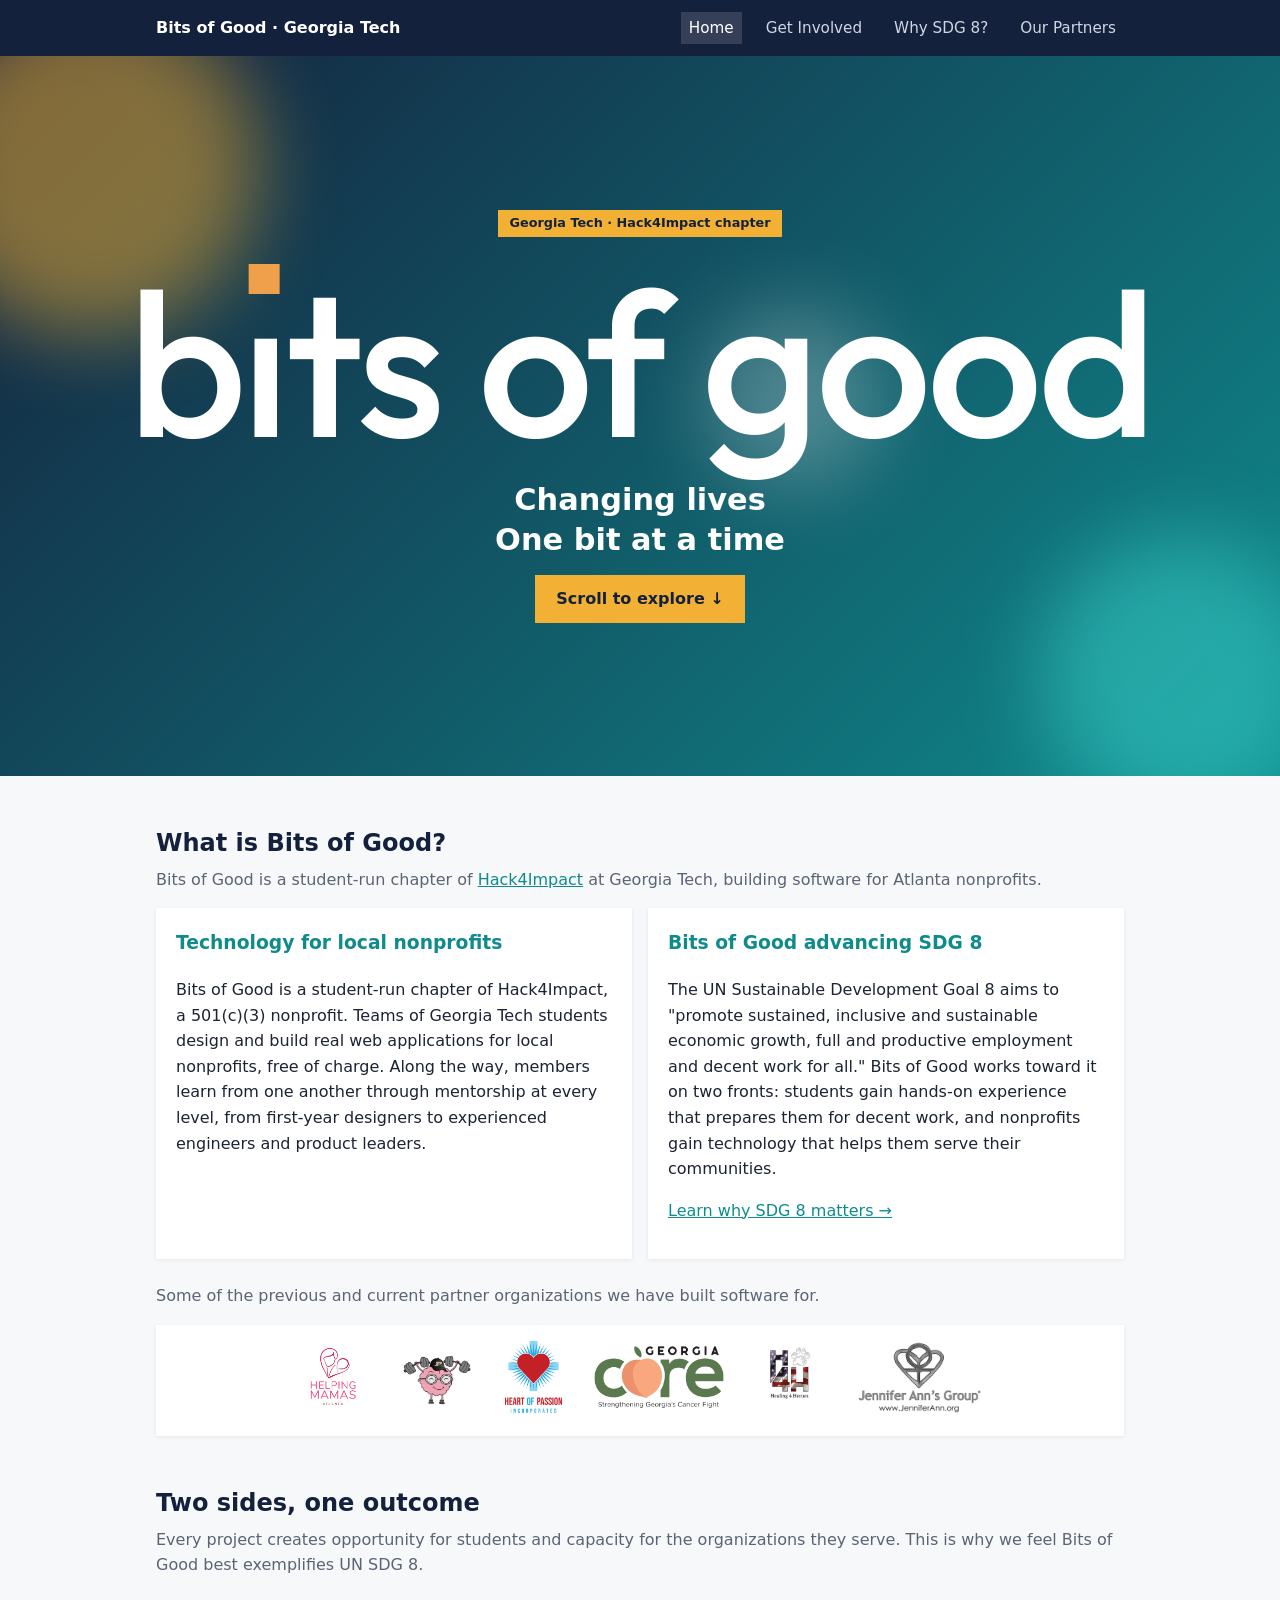
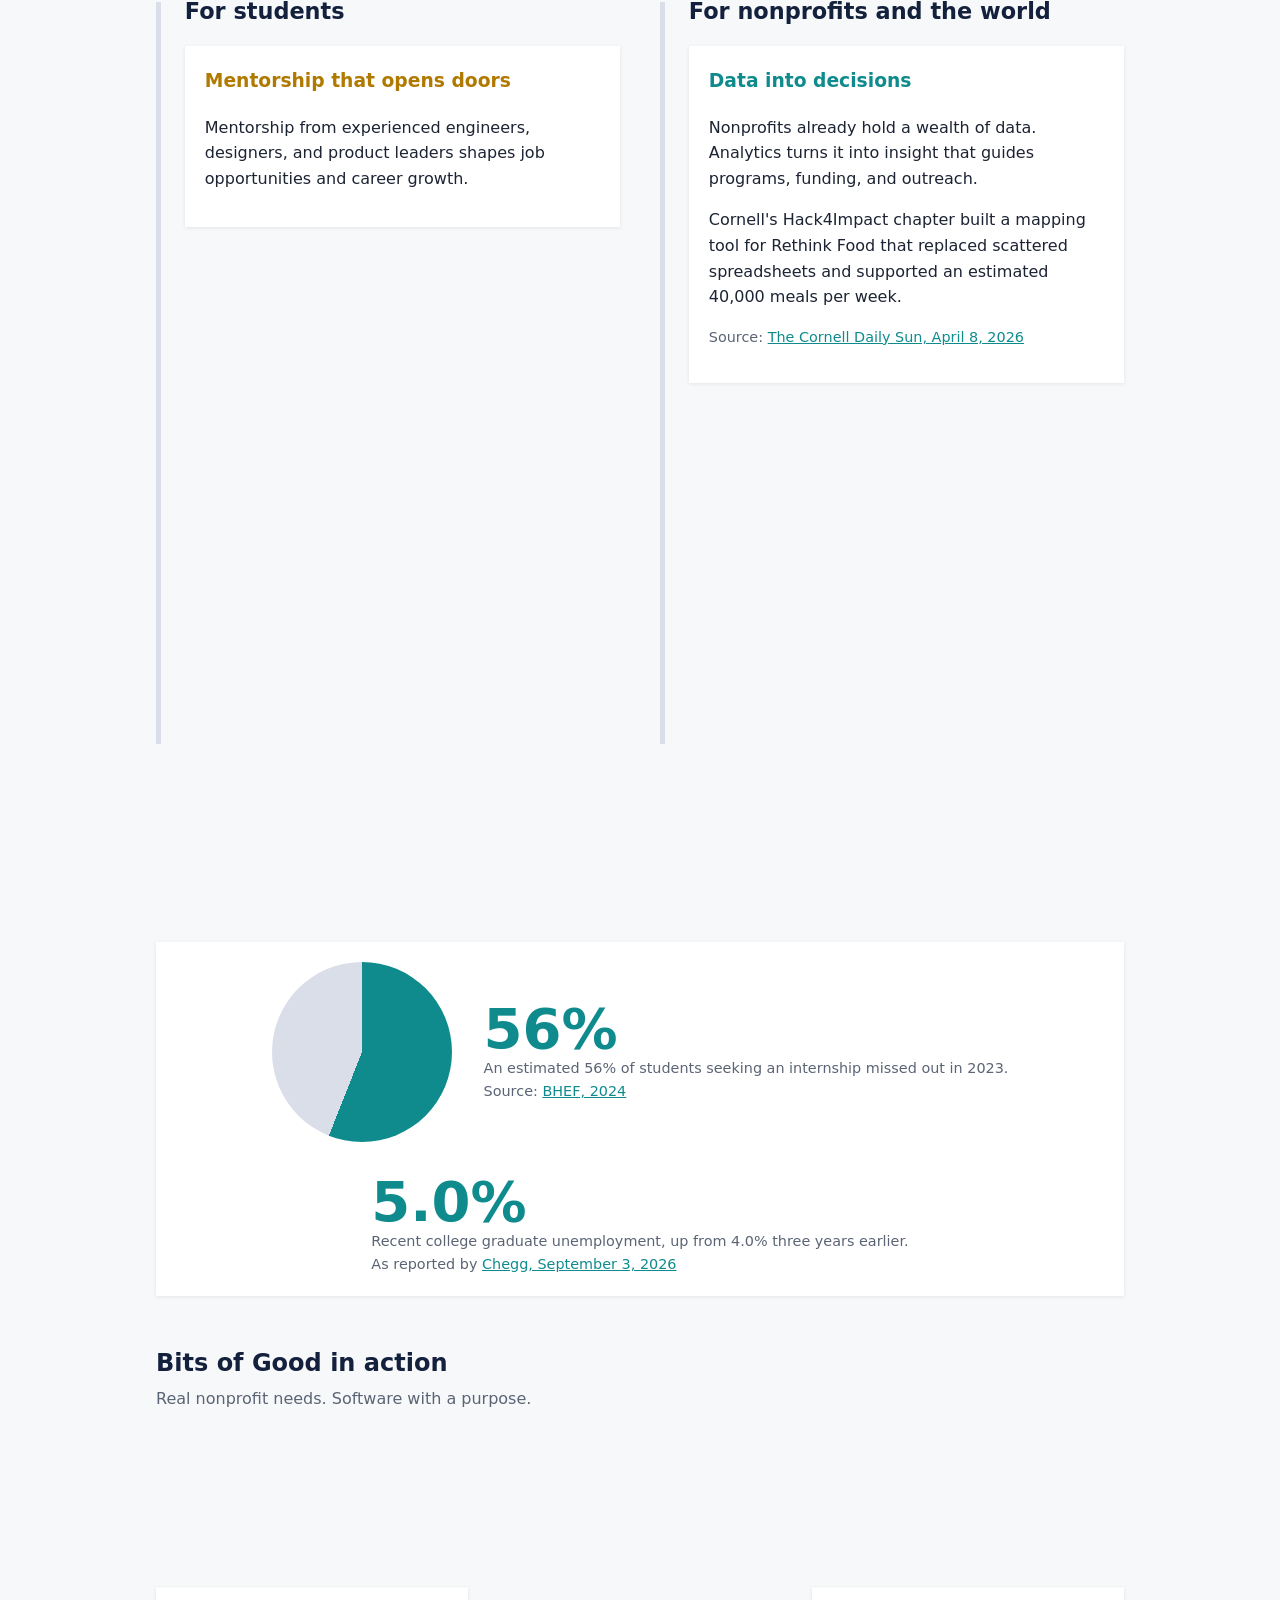
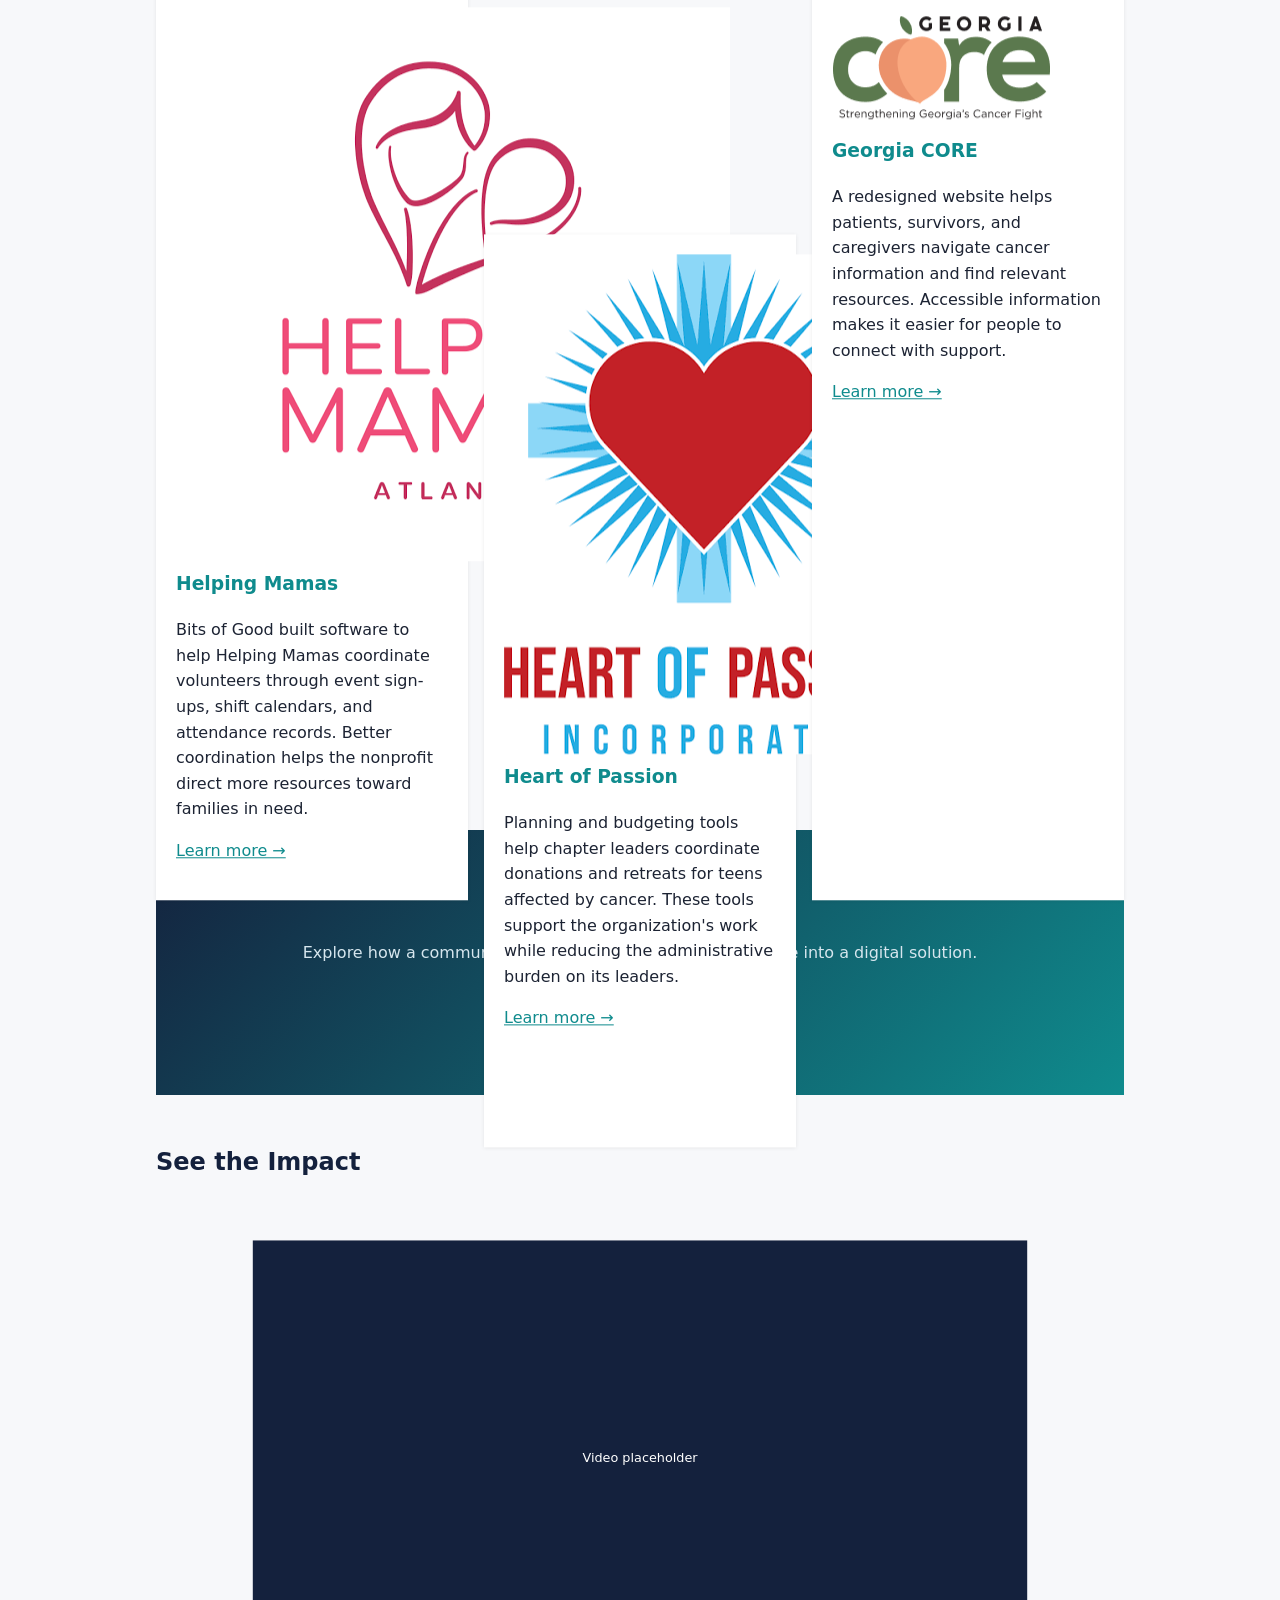
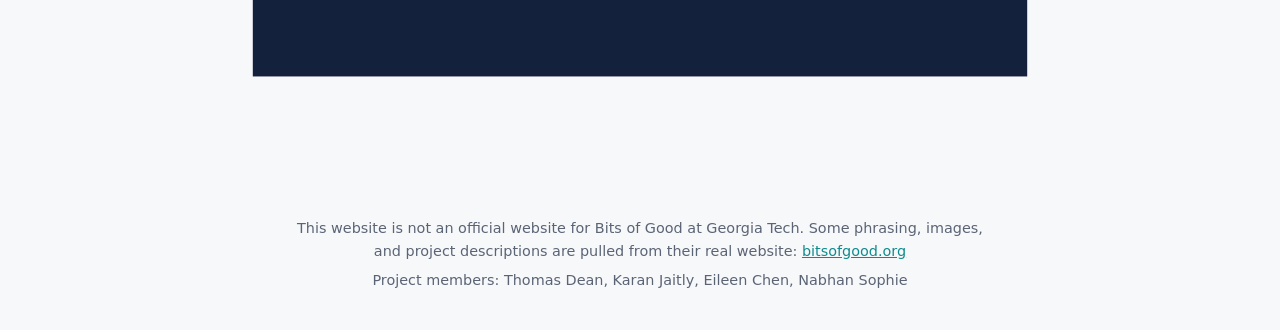
==== commit fed1606d: "Add SDG 8 content and nonprofit project cards" ====
--- a/index.html
+++ b/index.html
@@ -171,12 +171,53 @@
   </div>
 </section>
 
-<section><div class="reveal"><h2>Bits of Good in action</h2><p class="sub">Real nonprofit projects and student experiences.</p></div>
-<div class="grid">
-<div class="card reveal" style="--d:0s" data-parallax="0.05"><h3>Project / story</h3><p>Placeholder text.</p></div>
-<div class="card reveal" style="--d:.15s" data-parallax="0.12"><h3>Project / story</h3><p>Placeholder text.</p></div>
-<div class="card reveal" style="--d:.3s" data-parallax="0.05"><h3>Project / story</h3><p>Placeholder text.</p></div>
-</div><p class="reveal"><a href="partners.html">Delve further into Bits of Good projects →</a></p></section>
+<section id="projects">
+  <div class="reveal">
+    <h2>Bits of Good in action</h2>
+    <p class="sub">Real nonprofit needs. Software with a purpose.</p>
+  </div>
+
+  <div class="grid">
+    <div class="card reveal" style="--d:0s" data-parallax="0.05">
+      <img src="images/helping-mamas.png" alt="Helping Mamas logo" class="project-logo">
+      <h3>Helping Mamas</h3>
+      <p>
+        Bits of Good built software to help Helping Mamas coordinate
+        volunteers through event sign-ups, shift calendars, and attendance
+        records. Better coordination helps the nonprofit direct more resources
+        toward families in need.
+      </p>
+      <p><a href="partners.html#helping-mamas">Learn more →</a></p>
+    </div>
+
+    <div class="card reveal" style="--d:.15s" data-parallax="0.12">
+      <img src="images/heart-of-passion.png" alt="Heart of Passion logo" class="project-logo">
+      <h3>Heart of Passion</h3>
+      <p>
+        Planning and budgeting tools help chapter leaders coordinate
+        donations and retreats for teens affected by cancer. These tools
+        support the organization's work while reducing the administrative
+        burden on its leaders.
+      </p>
+      <p><a href="partners.html#heart-of-passion">Learn more →</a></p>
+    </div>
+
+    <div class="card reveal" style="--d:.3s" data-parallax="0.05">
+      <img src="images/gacore-logo-2020-md.png" alt="Georgia CORE logo" class="project-logo">
+      <h3>Georgia CORE</h3>
+      <p>
+        A redesigned website helps patients, survivors, and caregivers
+        navigate cancer information and find relevant resources. Accessible
+        information makes it easier for people to connect with support.
+      </p>
+      <p><a href="partners.html#georgia-core">Learn more →</a></p>
+    </div>
+  </div>
+
+  <p class="reveal">
+    <a href="partners.html">Explore more Bits of Good projects →</a>
+  </p>
+</section>
 
 <section class="path reveal"><h2>Find Your Impact Path</h2>
 <p class="sub">Explore how a community organization's need could translate into a digital solution.</p>
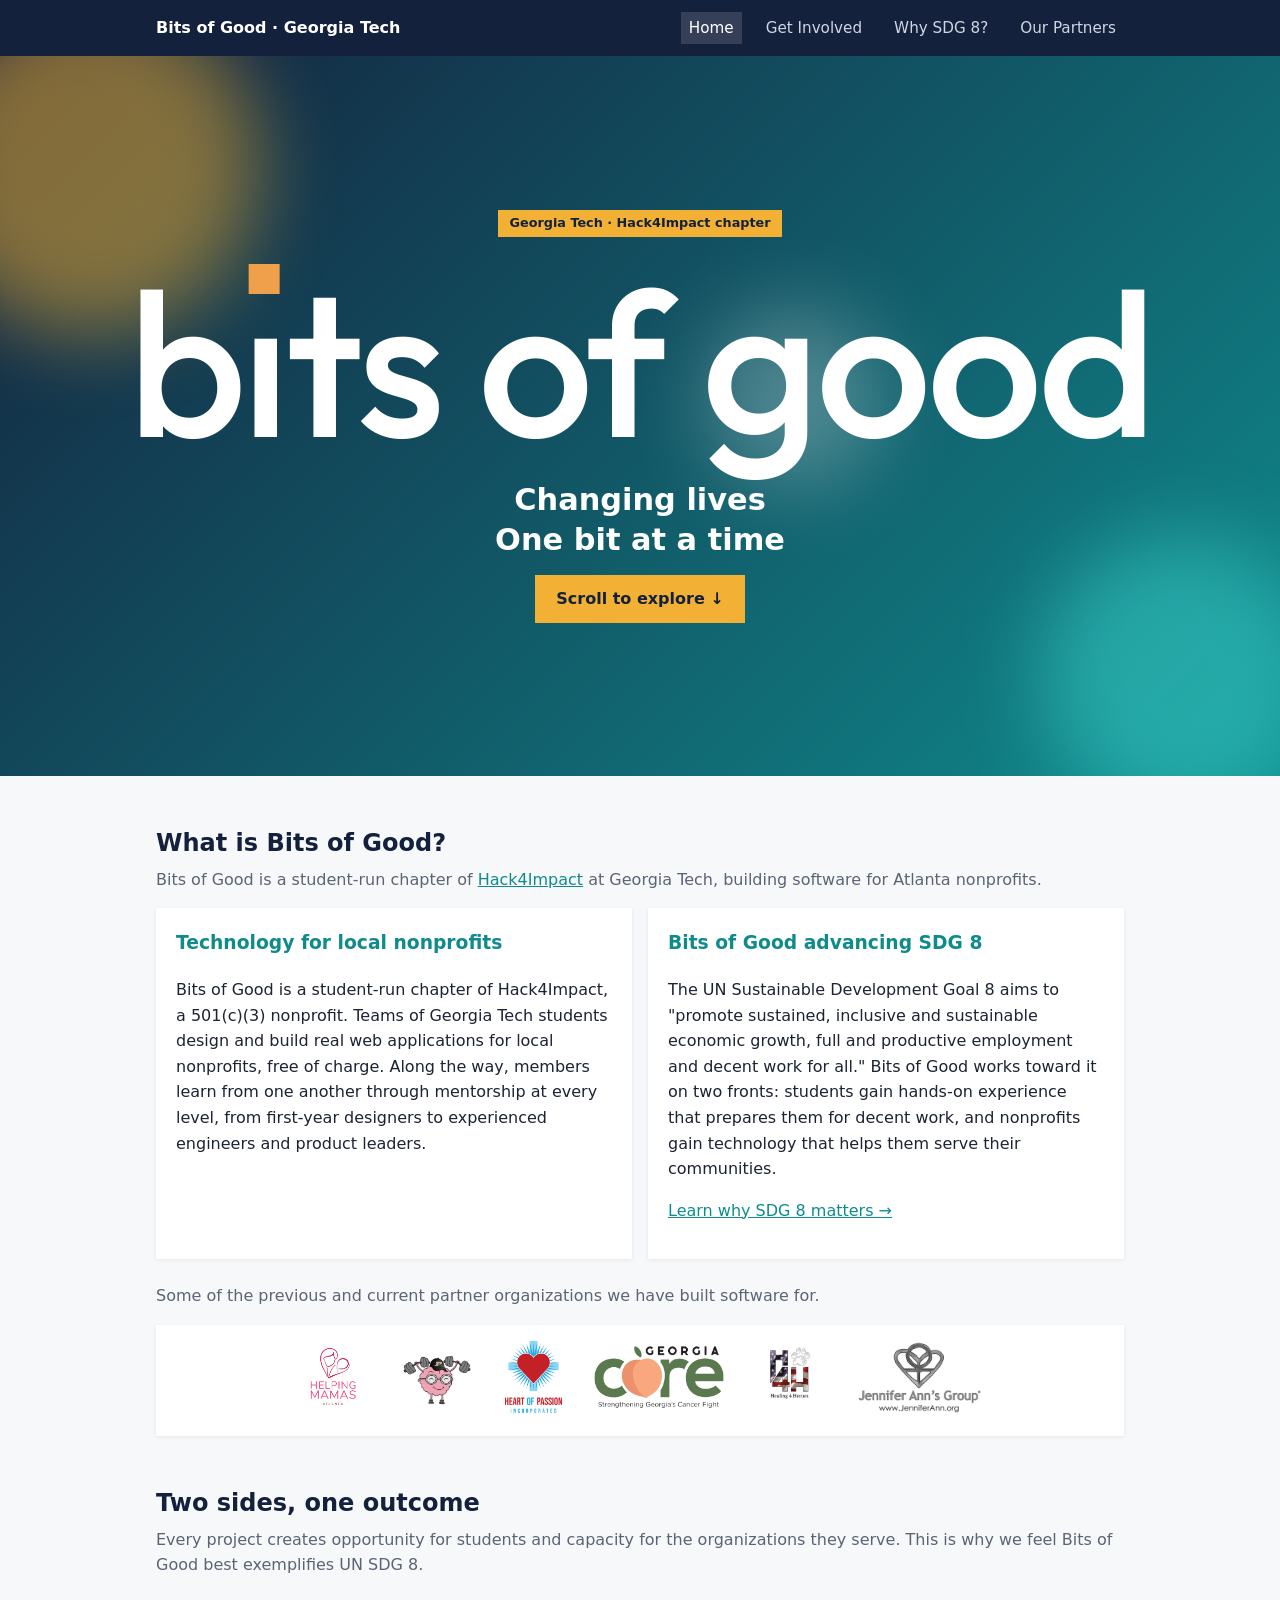
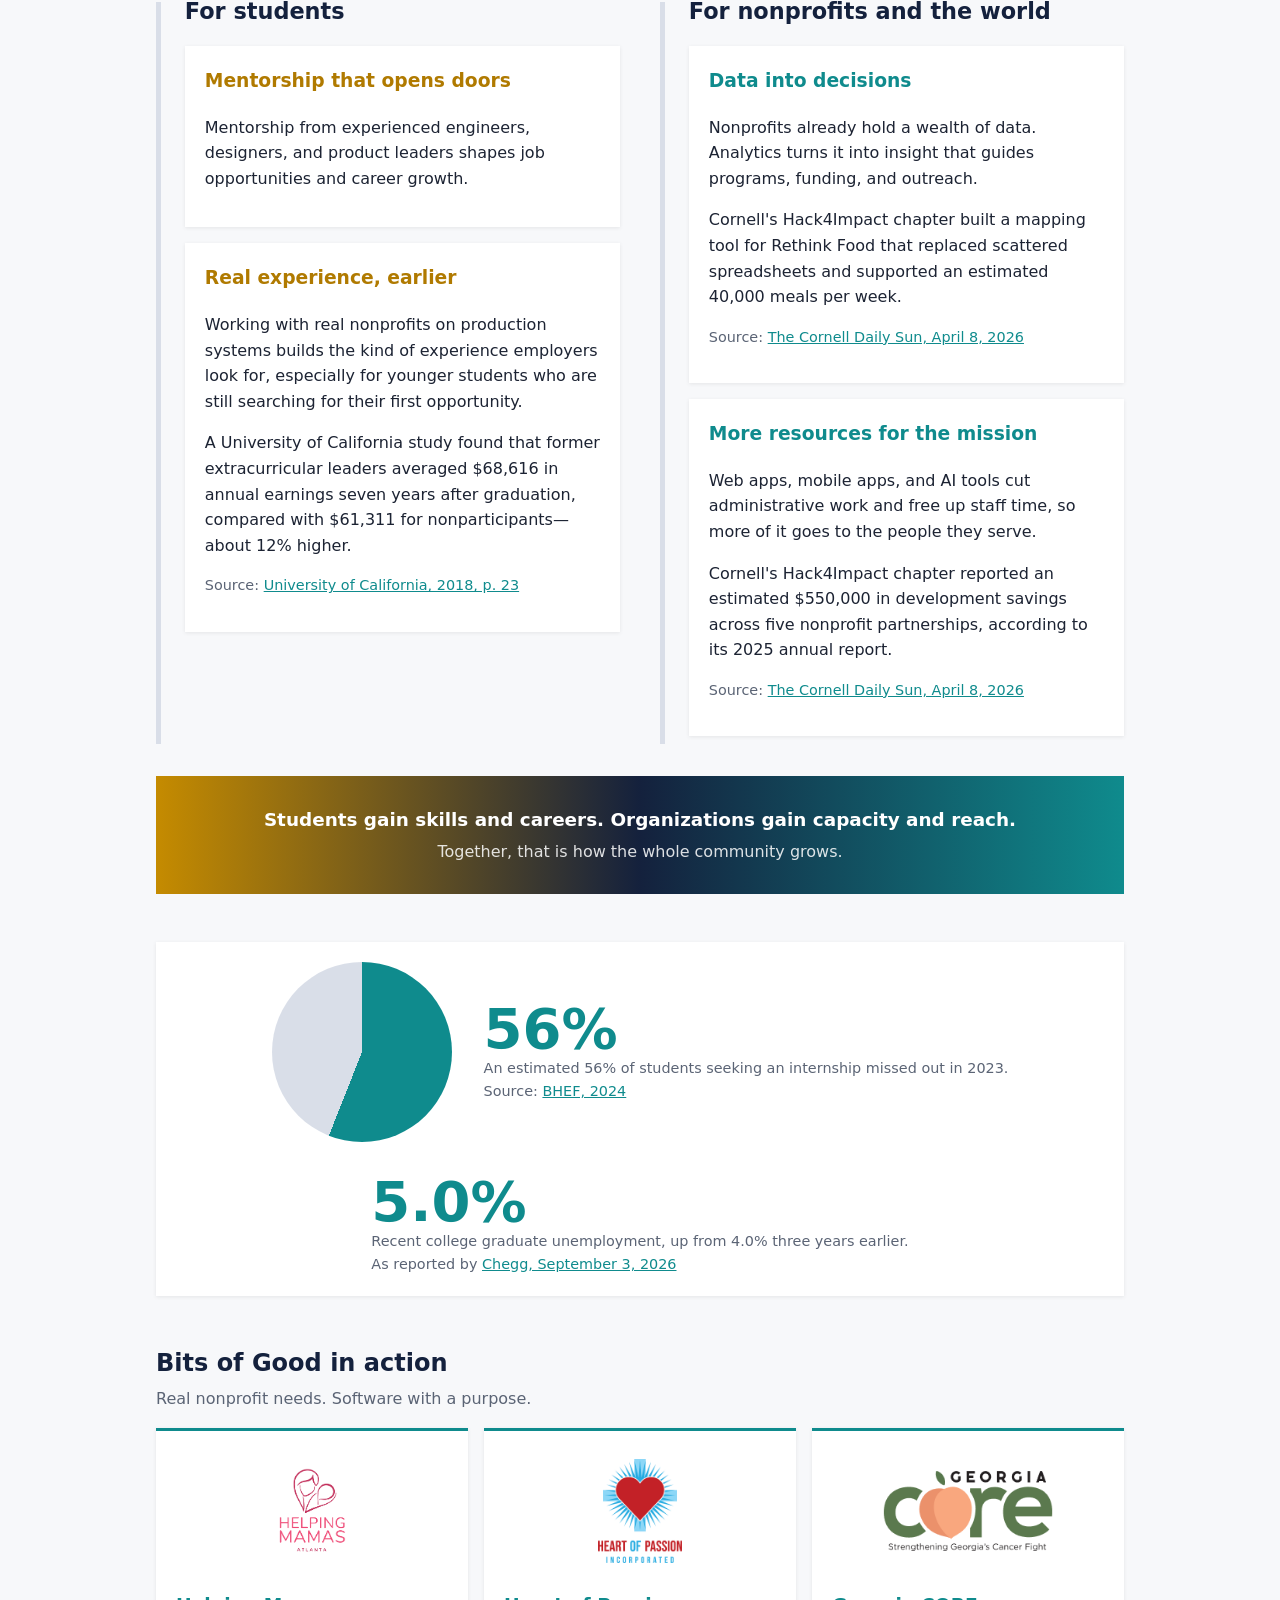
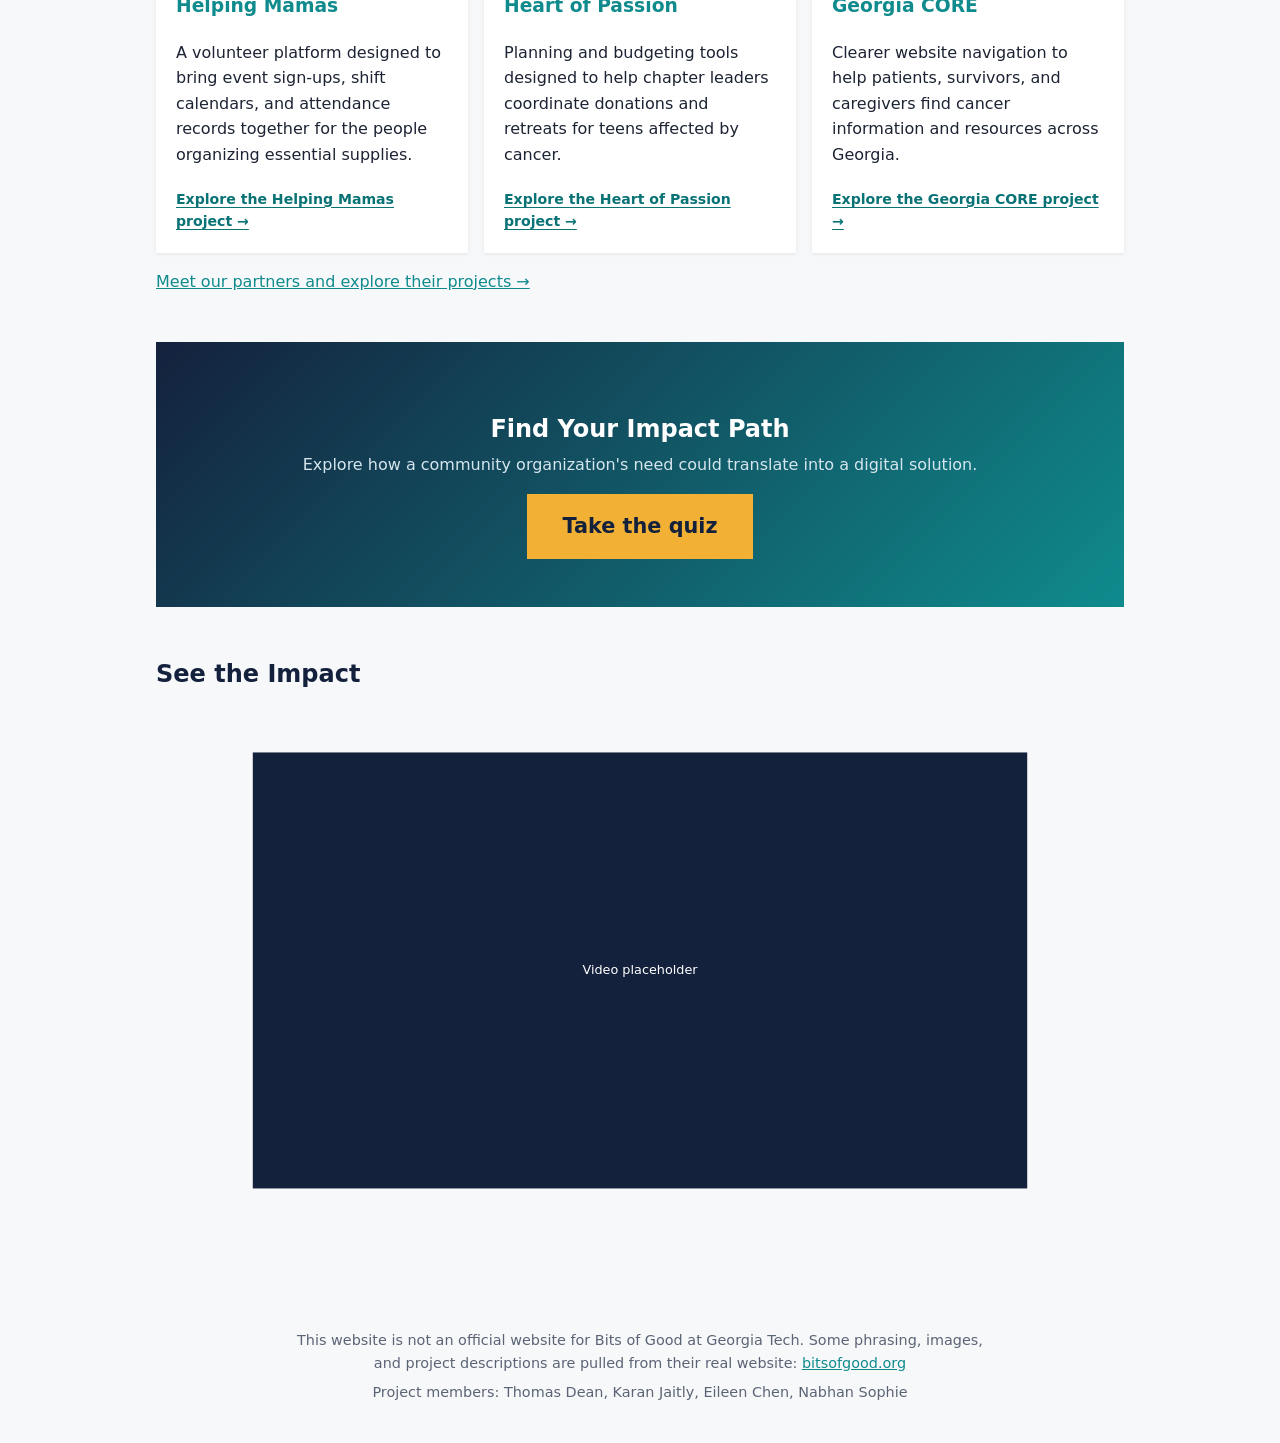
==== commit 25e3845d: "Build partners page and homepage project previews" ====
--- a/index.html
+++ b/index.html
@@ -171,53 +171,27 @@
   </div>
 </section>
 
-<section id="projects">
-  <div class="reveal">
-    <h2>Bits of Good in action</h2>
-    <p class="sub">Real nonprofit needs. Software with a purpose.</p>
-  </div>
-
-  <div class="grid">
-    <div class="card reveal" style="--d:0s" data-parallax="0.05">
-      <img src="images/helping-mamas.png" alt="Helping Mamas logo" class="project-logo">
-      <h3>Helping Mamas</h3>
-      <p>
-        Bits of Good built software to help Helping Mamas coordinate
-        volunteers through event sign-ups, shift calendars, and attendance
-        records. Better coordination helps the nonprofit direct more resources
-        toward families in need.
-      </p>
-      <p><a href="partners.html#helping-mamas">Learn more →</a></p>
-    </div>
-
-    <div class="card reveal" style="--d:.15s" data-parallax="0.12">
-      <img src="images/heart-of-passion.png" alt="Heart of Passion logo" class="project-logo">
-      <h3>Heart of Passion</h3>
-      <p>
-        Planning and budgeting tools help chapter leaders coordinate
-        donations and retreats for teens affected by cancer. These tools
-        support the organization's work while reducing the administrative
-        burden on its leaders.
-      </p>
-      <p><a href="partners.html#heart-of-passion">Learn more →</a></p>
-    </div>
-
-    <div class="card reveal" style="--d:.3s" data-parallax="0.05">
-      <img src="images/gacore-logo-2020-md.png" alt="Georgia CORE logo" class="project-logo">
-      <h3>Georgia CORE</h3>
-      <p>
-        A redesigned website helps patients, survivors, and caregivers
-        navigate cancer information and find relevant resources. Accessible
-        information makes it easier for people to connect with support.
-      </p>
-      <p><a href="partners.html#georgia-core">Learn more →</a></p>
-    </div>
-  </div>
-
-  <p class="reveal">
-    <a href="partners.html">Explore more Bits of Good projects →</a>
-  </p>
-</section>
+<section id="projects"><div class="reveal"><h2>Bits of Good in action</h2><p class="sub">Real nonprofit needs. Software with a purpose.</p></div>
+<div class="grid">
+<article class="card project-preview reveal" style="--d:0s">
+  <div class="project-preview-logo"><img src="images/helping-mamas.png" alt="" width="554" height="554" loading="lazy"></div>
+  <h3>Helping Mamas</h3>
+  <p>A volunteer platform designed to bring event sign-ups, shift calendars, and attendance records together for the people organizing essential supplies.</p>
+  <a href="partners.html#helping-mamas">Explore the Helping Mamas project <span aria-hidden="true">→</span></a>
+</article>
+<article class="card project-preview reveal" style="--d:.15s">
+  <div class="project-preview-logo"><img src="images/heart-of-passion.png" alt="" width="400" height="500" loading="lazy"></div>
+  <h3>Heart of Passion</h3>
+  <p>Planning and budgeting tools designed to help chapter leaders coordinate donations and retreats for teens affected by cancer.</p>
+  <a href="partners.html#heart-of-passion">Explore the Heart of Passion project <span aria-hidden="true">→</span></a>
+</article>
+<article class="card project-preview reveal" style="--d:.3s">
+  <div class="project-preview-logo"><img src="images/gacore-logo-2020-md.png" alt="" width="219" height="121" loading="lazy"></div>
+  <h3>Georgia CORE</h3>
+  <p>Clearer website navigation to help patients, survivors, and caregivers find cancer information and resources across Georgia.</p>
+  <a href="partners.html#georgia-core">Explore the Georgia CORE project <span aria-hidden="true">→</span></a>
+</article>
+</div><p class="reveal"><a href="partners.html">Meet our partners and explore their projects →</a></p></section>
 
 <section class="path reveal"><h2>Find Your Impact Path</h2>
 <p class="sub">Explore how a community organization's need could translate into a digital solution.</p>
--- a/style.css
+++ b/style.css
@@ -141,3 +141,77 @@
 .hero-sub{font-size:clamp(1.3rem,3vw,1.9rem)!important;font-weight:600;line-height:1.3}
 .dot-i{position:relative;display:inline-block}
 .dot-i::before{content:"";position:absolute;left:50%;top:.02em;width:.15em;height:.15em;background:#f0a04b;transform:translateX(-50%)}
+
+/* Partner stories and their homepage previews */
+.partners-page{--partner-link:#087275}
+.partners-page main a:not(.btn){color:var(--partner-link);text-underline-offset:.2em}
+.partners-page a:focus-visible,.project-preview a:focus-visible{outline:3px solid var(--gold);outline-offset:5px}
+.partners-skip{position:fixed;top:.5rem;left:1rem;z-index:200;transform:translateY(-200%);padding:.75rem 1rem;background:var(--gold);color:var(--navy);font-weight:700}
+.partners-skip:focus{transform:none}
+.partners-hero{text-align:left;padding:4.5rem 1rem 4rem;background:linear-gradient(115deg,var(--navy) 15%,#163e54 65%,#0c7376)}
+.partners-hero-inner{max-width:968px;margin:auto}
+.partners-hero h1{font-size:clamp(2.8rem,7vw,5rem);line-height:1.08;letter-spacing:-.045em;margin:1.2rem 0}
+.partners-hero h1 span{color:#bce9e5}
+.partners-hero p{margin:1.5rem 0;max-width:560px;color:#e0ecef;font-size:1.15rem}
+.partners-hero-link{display:inline-flex;gap:1.5rem;align-items:center;color:#fff;text-underline-offset:.4em;font-weight:600}
+.partners-hero-link span{color:var(--gold);font-size:1.5rem}
+.partners-page #main-content{outline:none}
+.partners-page section[id]{scroll-margin-top:6rem}
+.partners-intro{display:grid;grid-template-columns:1fr 1fr;gap:1rem 3rem;margin-top:3.5rem}
+.partners-eyebrow{font-size:.75rem;font-weight:750;text-transform:uppercase;letter-spacing:.12em;color:var(--partner-link);margin:0 0 .65rem}
+.partners-intro h2,.partners-connection h2{font-size:clamp(1.5rem,3vw,2rem);line-height:1.25;margin:0;letter-spacing:-.025em}
+.partners-intro>p{margin:0;color:var(--muted)}
+.partner-jumps{grid-column:1/-1;display:grid;grid-template-columns:repeat(3,minmax(0,1fr));list-style:none;margin:1rem 0 0;padding:0;border-top:1px solid #d6dfe5;border-bottom:1px solid #d6dfe5}
+.partner-jumps li+li{border-left:1px solid #d6dfe5}
+.partner-jumps a{display:flex;align-items:center;gap:.7rem;padding:1.1rem .8rem;text-decoration:none;font-weight:650;font-size:.9rem;min-height:56px}
+.partner-jumps a:hover{background:#e7efef}
+.partner-jumps a span:first-child{font-size:.7rem;color:var(--muted);font-variant-numeric:tabular-nums}
+.partner-jumps a span:last-child{margin-left:auto}
+.partner-story{display:grid;grid-template-columns:minmax(220px,.8fr) minmax(0,1.65fr);border:1px solid #dce3e9;background:var(--card);margin-top:2rem}
+.partner-identity{display:flex;flex-direction:column;align-items:flex-start;background:#eaf2f1;padding:1.75rem}
+.partner-passion .partner-identity{background:#f7f0df}
+.partner-core .partner-identity{background:#eaf0f5}
+.partner-number{font-size:.8rem;color:#5b6475;font-weight:650;letter-spacing:.08em}
+.partner-logo{display:flex;align-items:center;justify-content:center;align-self:stretch;background:#fff;margin:1.5rem 0 1.75rem;padding:1.4rem;min-height:200px;border:1px solid rgba(20,33,61,.06)}
+.partner-logo img{display:block;object-fit:contain;max-width:100%;width:auto;height:150px}
+.partner-core .partner-logo img{height:auto;max-height:150px}
+.partner-discipline{margin:0 0 .5rem;font-size:.72rem;letter-spacing:.1em;font-weight:750;text-transform:uppercase;color:var(--navy)}
+.partner-caption{margin:0;font-size:1.4rem;font-weight:650;color:var(--navy);line-height:1.35;letter-spacing:-.025em}
+.partner-copy{padding:2rem 2.25rem}
+.partner-copy h2{margin:0 0 .75rem;font-size:1.85rem;line-height:1.2;letter-spacing:-.025em}
+.partner-copy h3{font-size:.9rem;color:var(--partner-link);margin:1.2rem 0 .3rem}
+.partner-copy p{margin:0 0 .5rem}
+.partner-copy .partner-sources{margin:1.4rem 0 0;padding-top:1rem;border-top:1px solid #e2e7eb;font-size:.8rem;color:var(--muted)}
+.partners-connection{display:grid;grid-template-columns:1fr 1.3fr;gap:3rem;padding:1.25rem 0 .5rem}
+.partners-connection p:not(.partners-eyebrow){margin:0 0 1rem}
+.partners-action{display:grid;grid-template-columns:1.5fr 1fr;gap:2.5rem;align-items:center;padding:2.25rem;background:var(--navy);color:#e2e9f2;border-top:4px solid var(--gold)}
+.partners-action .partners-eyebrow{color:#bce9e5}
+.partners-action h2{color:#fff;margin:0 0 .8rem;font-size:1.8rem;line-height:1.2;letter-spacing:-.025em}
+.partners-action p:not(.partners-eyebrow){margin:0;font-size:.95rem}
+.partner-actions{display:flex;flex-direction:column;gap:1rem;align-items:flex-start}
+.partners-page main .partner-actions>a:not(.btn){color:#d3eeec;font-size:.85rem}
+.partner-actions .btn{display:flex;gap:1.2rem;align-items:center}
+#projects{scroll-margin-top:6rem}
+.project-preview{display:flex;flex-direction:column;border-top:3px solid var(--teal)}
+.project-preview-logo{height:120px;display:flex;align-items:center;justify-content:center;margin:0 0 1.25rem;padding:.5rem}
+.project-preview-logo img{width:auto;height:auto;max-width:170px;max-height:100%;object-fit:contain}
+.project-preview p{margin:0 0 1.25rem}
+.project-preview>a{margin-top:auto;font-size:.88rem;font-weight:650;color:#087275;text-underline-offset:.2em}
+@media(max-width:700px){
+  .partners-hero{padding:3rem 1rem}
+  .partners-intro,.partners-connection,.partners-action{grid-template-columns:1fr;gap:1.25rem}
+  .partners-intro{margin-top:2rem}
+  .partner-jumps{grid-template-columns:1fr}
+  .partner-jumps li+li{border-left:0;border-top:1px solid #d6dfe5}
+  .partner-story{grid-template-columns:1fr}
+  .partner-identity{display:grid;grid-template-columns:100px minmax(0,1fr);column-gap:1.25rem;align-items:center;padding:1.25rem}
+  .partner-number{display:none}
+  .partner-logo{grid-column:1;grid-row:1/3;min-height:110px;margin:0;padding:.7rem}
+  .partner-logo img{height:85px;max-width:100%}
+  .partner-discipline{grid-column:2;align-self:end;font-size:.65rem}
+  .partner-caption{grid-column:2;align-self:start;font-size:1.15rem}
+  .partner-copy{padding:1.5rem}
+  .partner-copy h2{font-size:1.65rem}
+  .partners-connection{gap:1.5rem}
+  .partners-action{padding:1.5rem}
+}
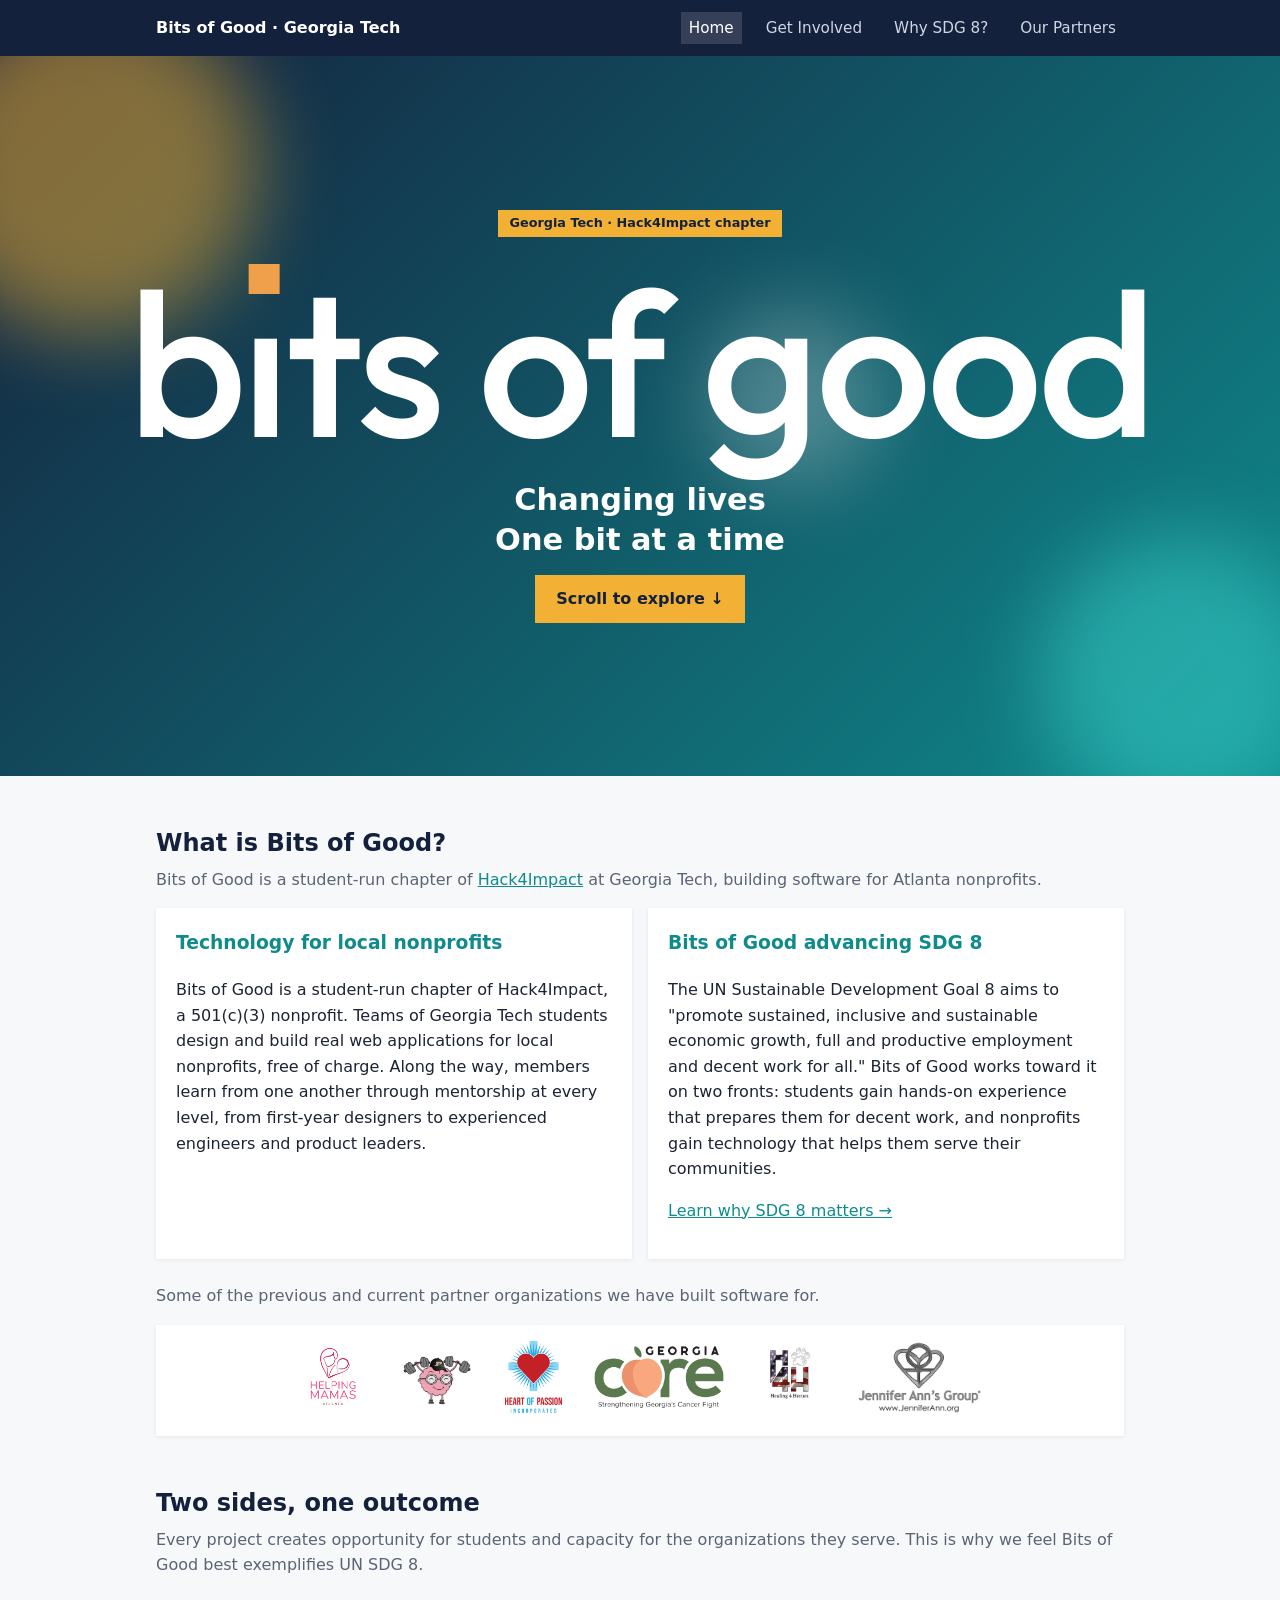
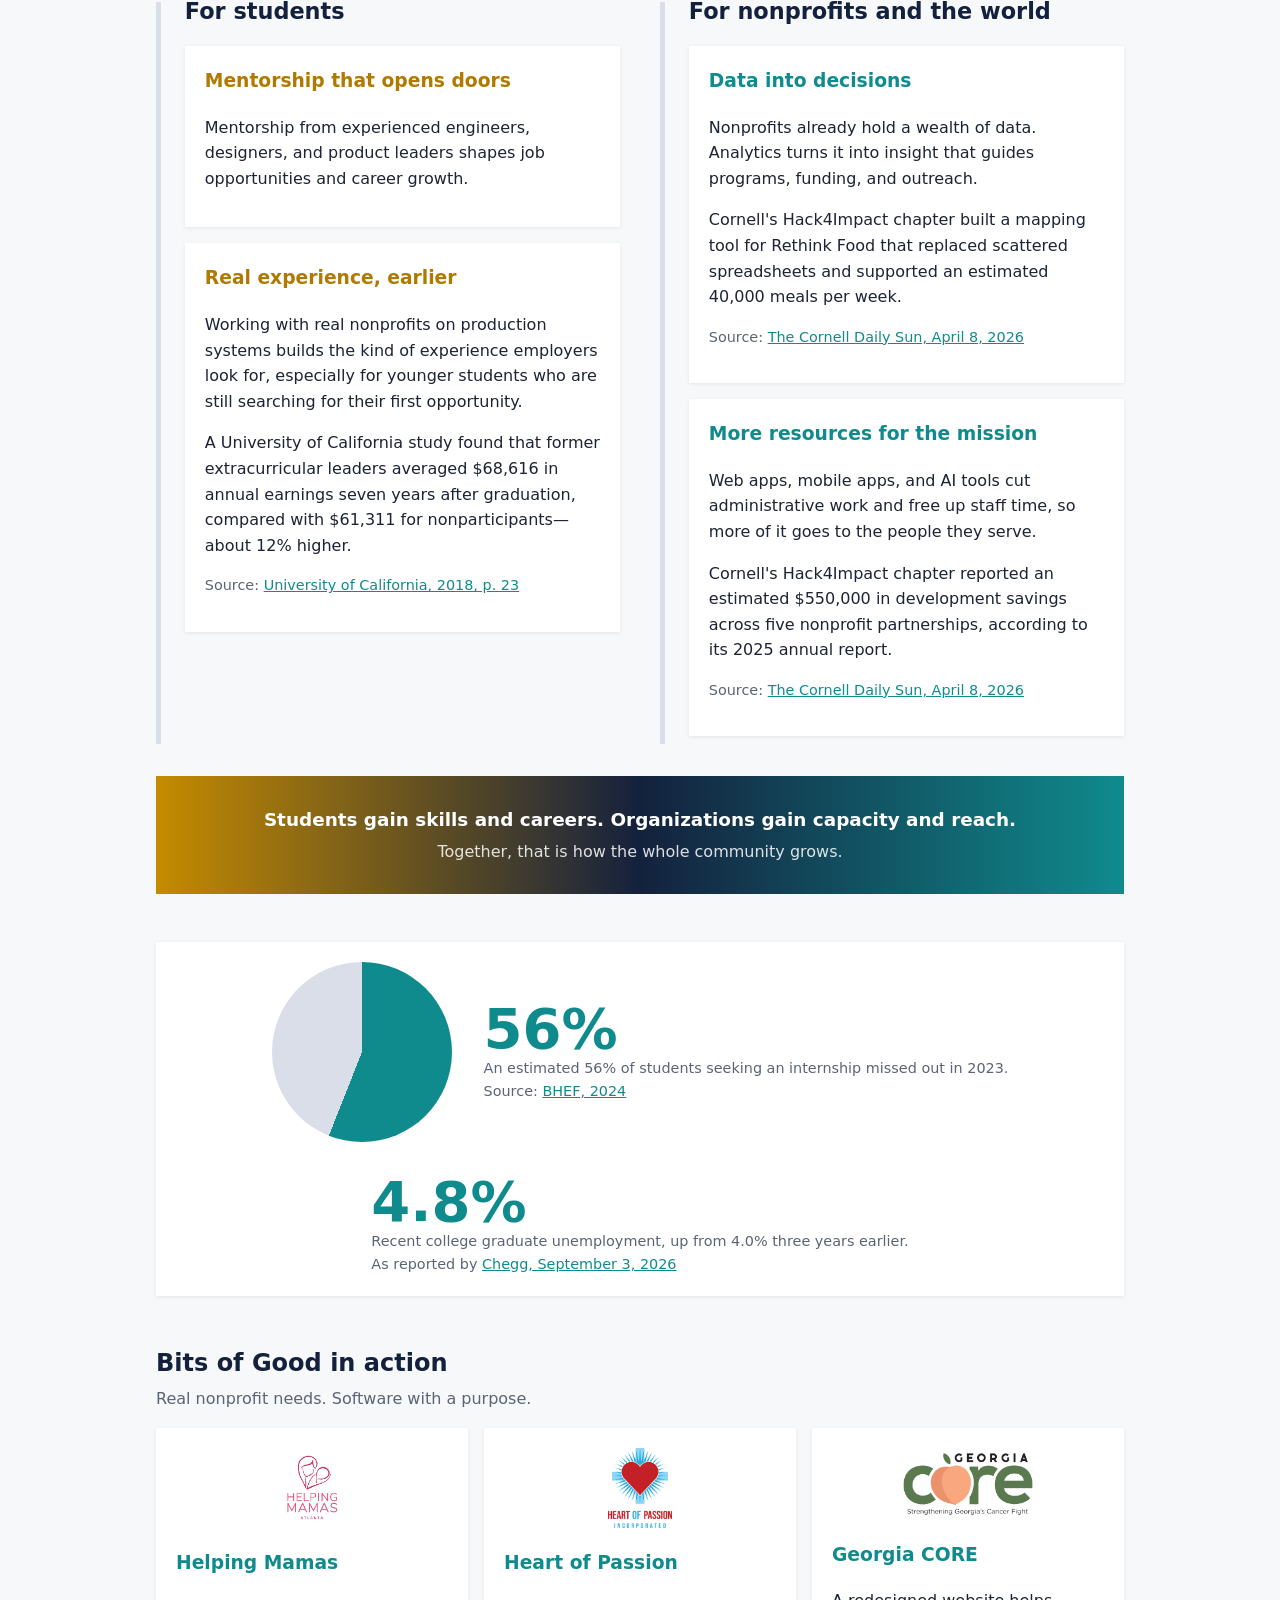
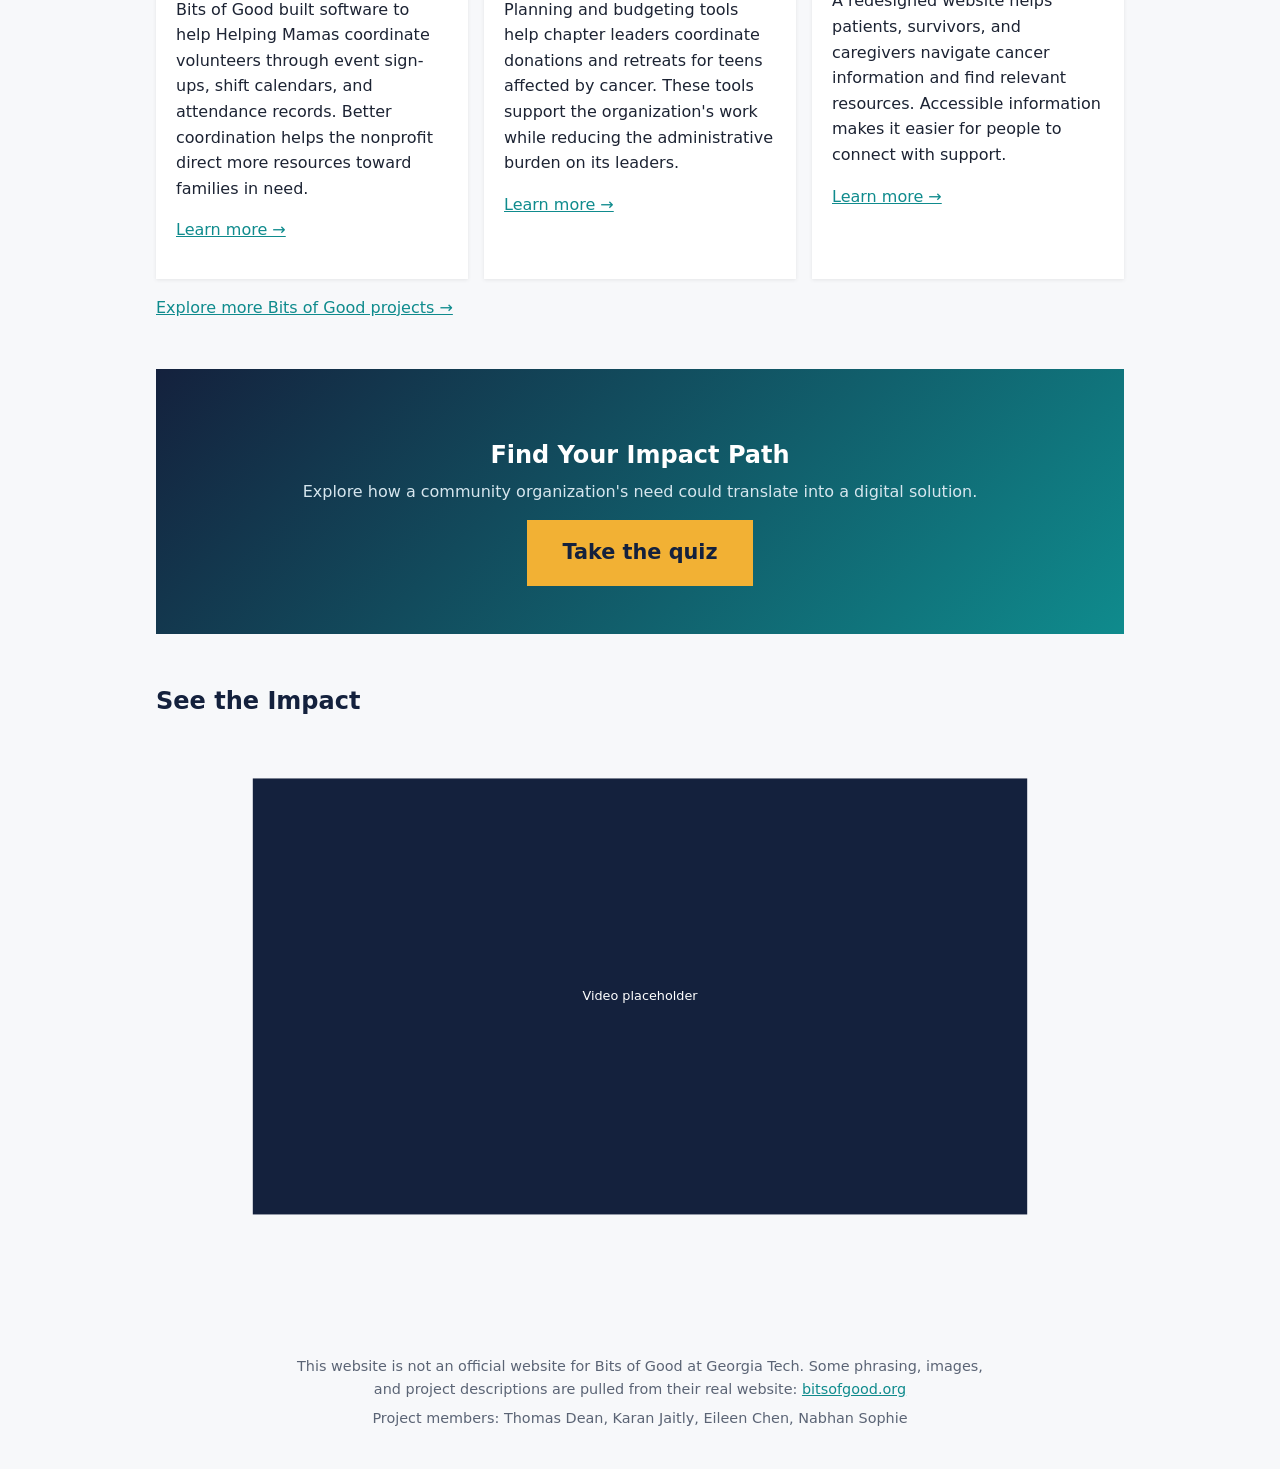
==== commit 96508789: "Remove parallax drift from homepage project cards" ====
--- a/index.html
+++ b/index.html
@@ -171,27 +171,53 @@
   </div>
 </section>
 
-<section id="projects"><div class="reveal"><h2>Bits of Good in action</h2><p class="sub">Real nonprofit needs. Software with a purpose.</p></div>
-<div class="grid">
-<article class="card project-preview reveal" style="--d:0s">
-  <div class="project-preview-logo"><img src="images/helping-mamas.png" alt="" width="554" height="554" loading="lazy"></div>
-  <h3>Helping Mamas</h3>
-  <p>A volunteer platform designed to bring event sign-ups, shift calendars, and attendance records together for the people organizing essential supplies.</p>
-  <a href="partners.html#helping-mamas">Explore the Helping Mamas project <span aria-hidden="true">→</span></a>
-</article>
-<article class="card project-preview reveal" style="--d:.15s">
-  <div class="project-preview-logo"><img src="images/heart-of-passion.png" alt="" width="400" height="500" loading="lazy"></div>
-  <h3>Heart of Passion</h3>
-  <p>Planning and budgeting tools designed to help chapter leaders coordinate donations and retreats for teens affected by cancer.</p>
-  <a href="partners.html#heart-of-passion">Explore the Heart of Passion project <span aria-hidden="true">→</span></a>
-</article>
-<article class="card project-preview reveal" style="--d:.3s">
-  <div class="project-preview-logo"><img src="images/gacore-logo-2020-md.png" alt="" width="219" height="121" loading="lazy"></div>
-  <h3>Georgia CORE</h3>
-  <p>Clearer website navigation to help patients, survivors, and caregivers find cancer information and resources across Georgia.</p>
-  <a href="partners.html#georgia-core">Explore the Georgia CORE project <span aria-hidden="true">→</span></a>
-</article>
-</div><p class="reveal"><a href="partners.html">Meet our partners and explore their projects →</a></p></section>
+<section id="projects">
+  <div class="reveal">
+    <h2>Bits of Good in action</h2>
+    <p class="sub">Real nonprofit needs. Software with a purpose.</p>
+  </div>
+
+  <div class="grid">
+    <div class="card reveal" style="--d:0s">
+      <img src="images/helping-mamas.png" alt="Helping Mamas logo" class="project-logo">
+      <h3>Helping Mamas</h3>
+      <p>
+        Bits of Good built software to help Helping Mamas coordinate
+        volunteers through event sign-ups, shift calendars, and attendance
+        records. Better coordination helps the nonprofit direct more resources
+        toward families in need.
+      </p>
+      <p><a href="partners.html#helping-mamas">Learn more →</a></p>
+    </div>
+
+    <div class="card reveal" style="--d:.15s">
+      <img src="images/heart-of-passion.png" alt="Heart of Passion logo" class="project-logo">
+      <h3>Heart of Passion</h3>
+      <p>
+        Planning and budgeting tools help chapter leaders coordinate
+        donations and retreats for teens affected by cancer. These tools
+        support the organization's work while reducing the administrative
+        burden on its leaders.
+      </p>
+      <p><a href="partners.html#heart-of-passion">Learn more →</a></p>
+    </div>
+
+    <div class="card reveal" style="--d:.3s">
+      <img src="images/gacore-logo-2020-md.png" alt="Georgia CORE logo" class="project-logo">
+      <h3>Georgia CORE</h3>
+      <p>
+        A redesigned website helps patients, survivors, and caregivers
+        navigate cancer information and find relevant resources. Accessible
+        information makes it easier for people to connect with support.
+      </p>
+      <p><a href="partners.html#georgia-core">Learn more →</a></p>
+    </div>
+  </div>
+
+  <p class="reveal">
+    <a href="partners.html">Explore more Bits of Good projects →</a>
+  </p>
+</section>
 
 <section class="path reveal"><h2>Find Your Impact Path</h2>
 <p class="sub">Explore how a community organization's need could translate into a digital solution.</p>
--- a/style.css
+++ b/style.css
@@ -197,6 +197,38 @@
 .project-preview-logo img{width:auto;height:auto;max-width:170px;max-height:100%;object-fit:contain}
 .project-preview p{margin:0 0 1.25rem}
 .project-preview>a{margin-top:auto;font-size:.88rem;font-weight:650;color:#087275;text-underline-offset:.2em}
+/* Nonprofit project cards */
+#projects .grid {
+  align-items: stretch;
+}
+
+#projects .card {
+  min-width: 0;
+  overflow: hidden;
+}
+
+#projects .project-logo {
+  display: block;
+  width: 130px;
+  height: 80px;
+  max-width: 100%;
+  object-fit: contain;
+  margin: 0 auto 1.25rem;
+}
+
+#projects .card h3 {
+  margin-top: 0;
+}
+
+#projects .card img {
+  display: block;
+  width: auto !important;
+  height: auto !important;
+  max-width: 130px !important;
+  max-height: 80px !important;
+  object-fit: contain;
+  margin: 0 auto 1.25rem;
+}
 @media(max-width:700px){
   .partners-hero{padding:3rem 1rem}
   .partners-intro,.partners-connection,.partners-action{grid-template-columns:1fr;gap:1.25rem}
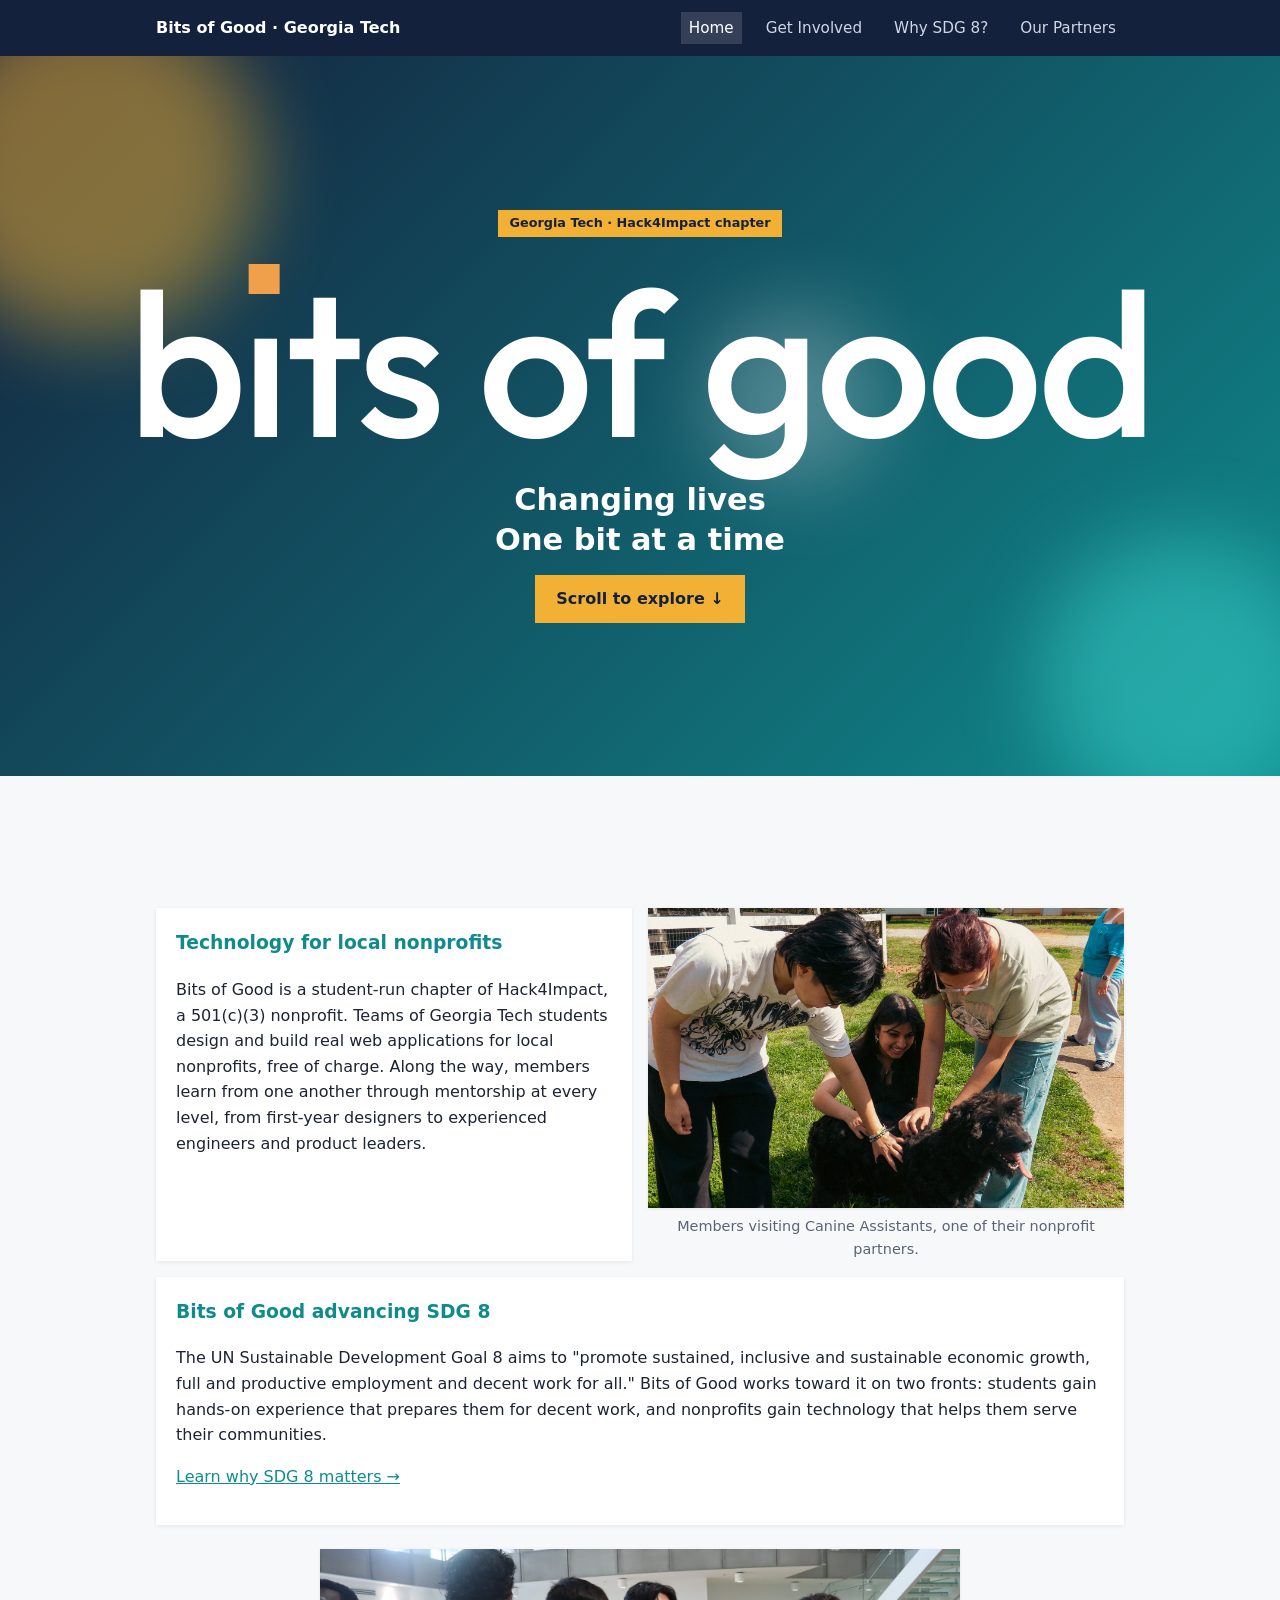
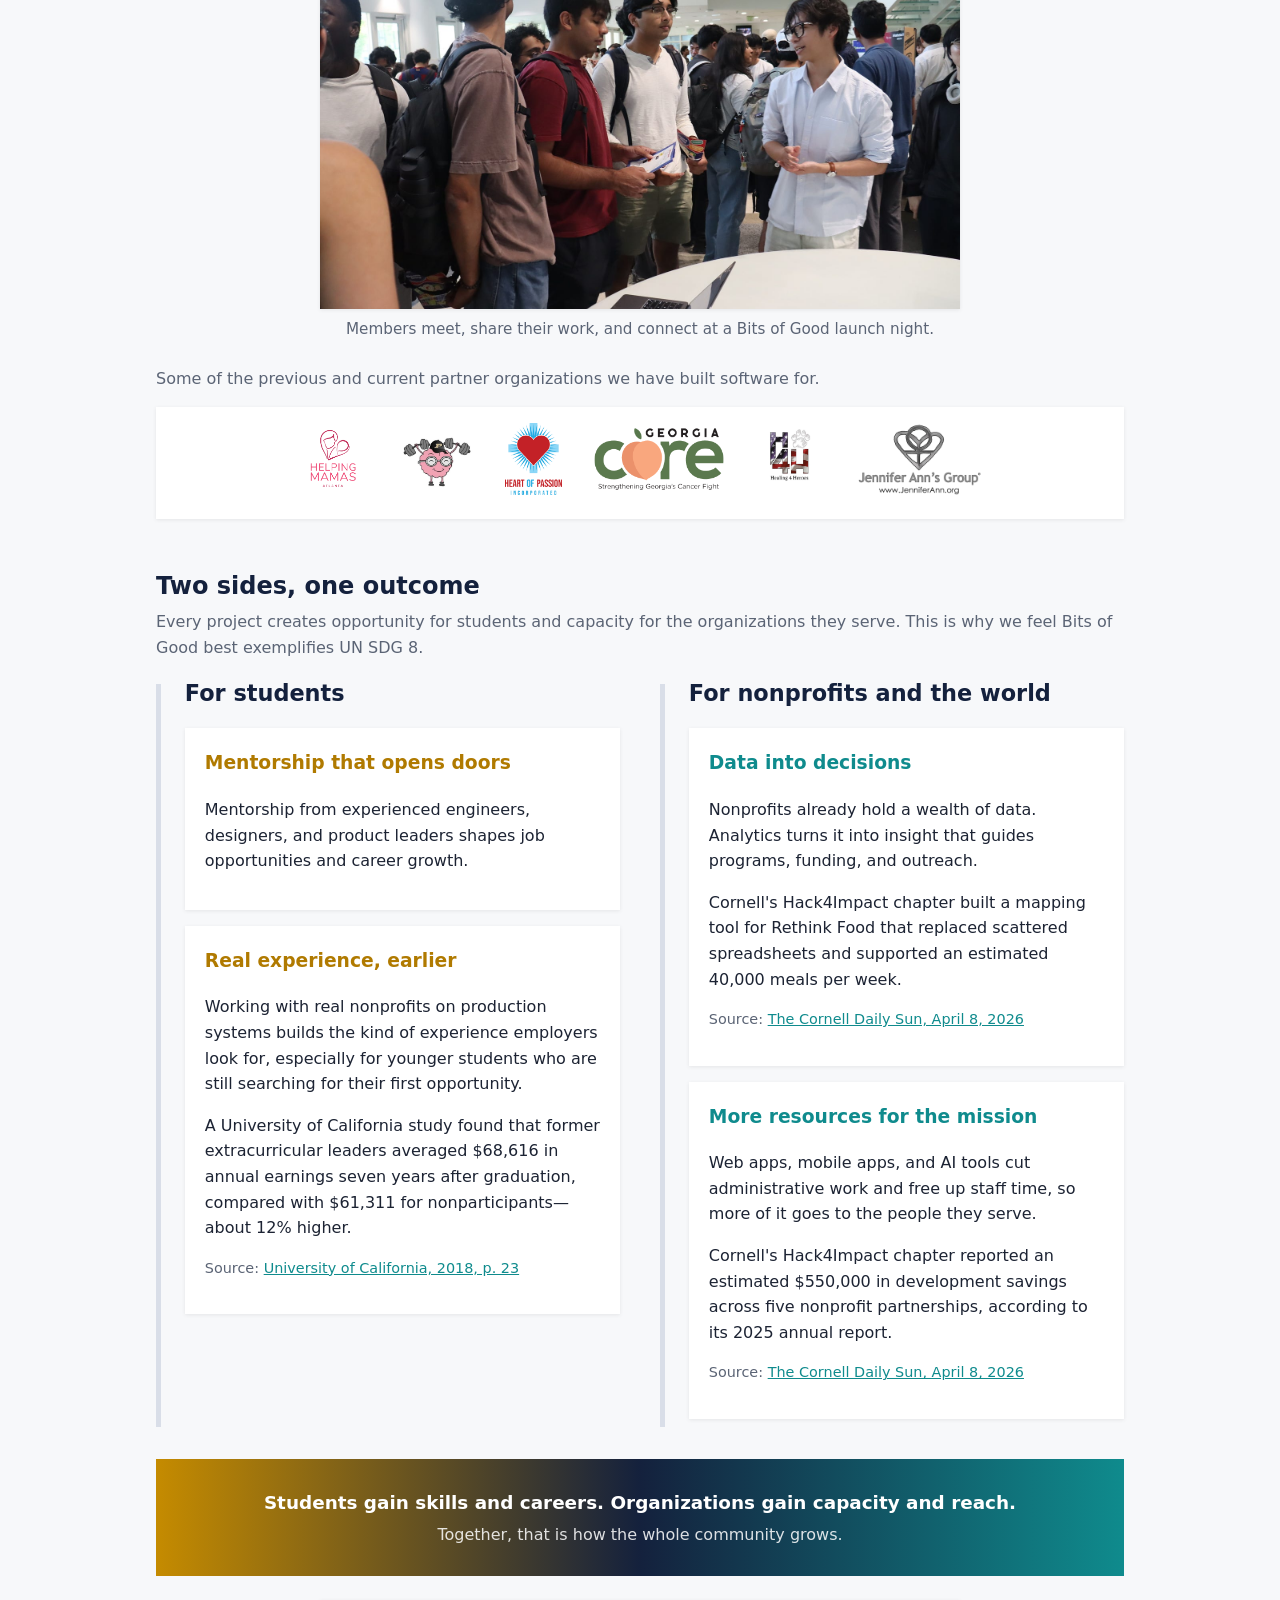
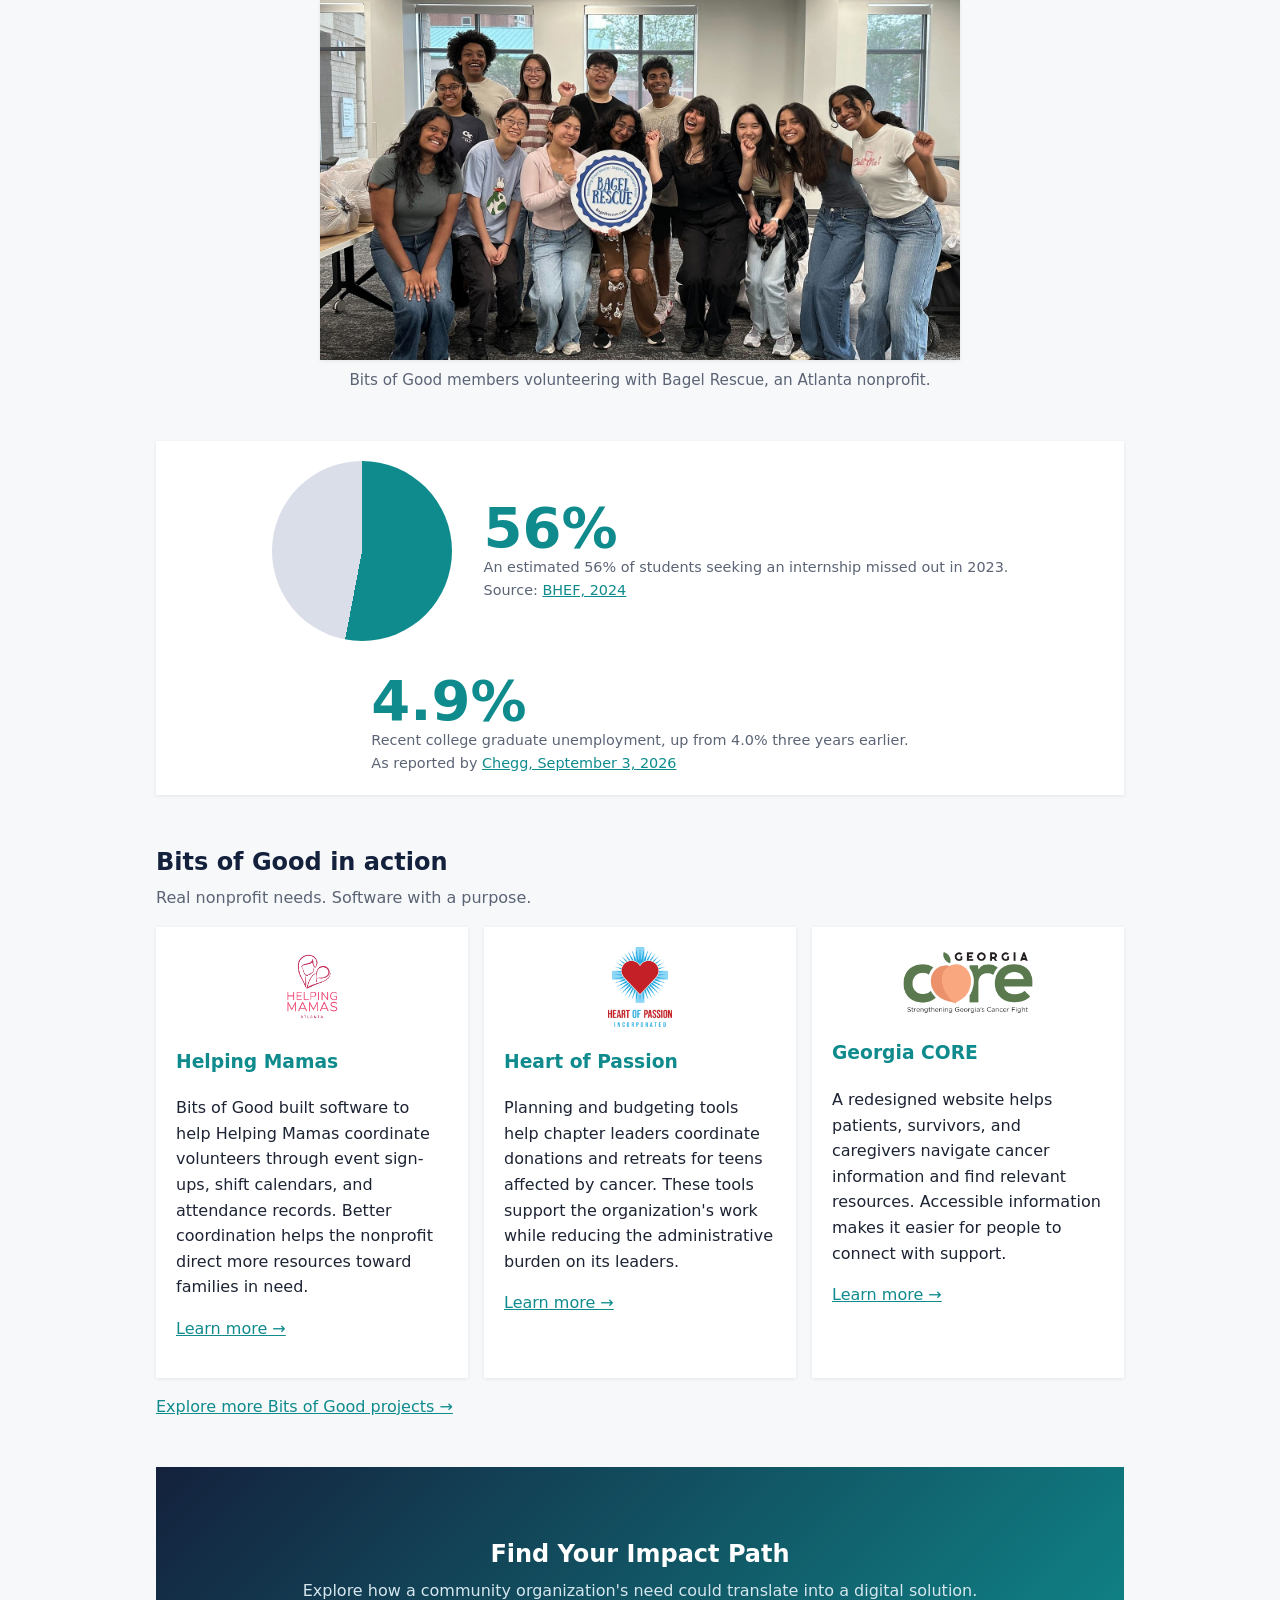
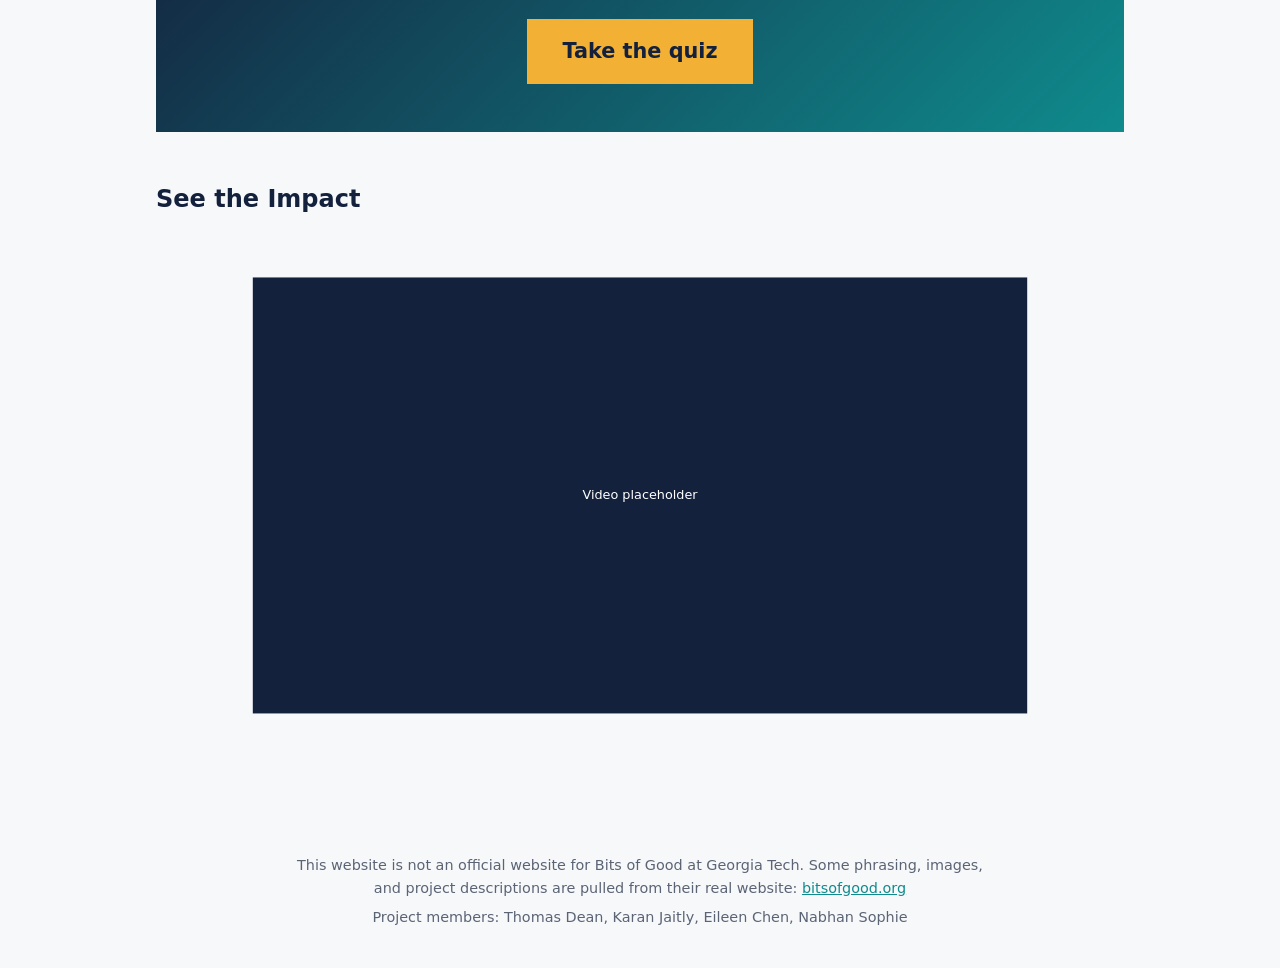
==== commit 20e71164: "Add images pt 1" ====
--- a/index.html
+++ b/index.html
@@ -13,7 +13,7 @@
 <section id="about">
 <div class="reveal"><h2>What is Bits of Good?</h2>
 <p class="sub">Bits of Good is a student-run chapter of <a href="https://www.hack4impact.org/">Hack4Impact</a> at Georgia Tech, building software for Atlanta nonprofits.</p></div>
-<div class="grid">
+<div class="grid about-grid">
 <div class="card reveal from-left">
   <h3>Technology for local nonprofits</h3>
   <p>
@@ -24,7 +24,11 @@
     first-year designers to experienced engineers and product leaders.
   </p>
 </div>
-<div class="card reveal from-right">
+<figure class="about-photo reveal from-right">
+  <img src="images/bog-canine-assistants.jpg" alt="Bits of Good students petting a service dog during a visit to Canine Assistants, a nonprofit partner">
+  <figcaption>Members visiting Canine Assistants, one of their nonprofit partners.</figcaption>
+</figure>
+<div class="card reveal about-wide">
   <h3>Bits of Good advancing SDG 8</h3>
   <p>
     The UN Sustainable Development Goal 8 aims to "promote sustained,
@@ -37,6 +41,10 @@
   <p><a href="why-sdg8.html">Learn why SDG 8 matters →</a></p>
 </div>
 </div>
+<figure class="photo reveal">
+  <img src="images/bog-demo-night.jpg" alt="Bits of Good members talking and sharing projects at a crowded launch night event" loading="lazy">
+  <figcaption>Members meet, share their work, and connect at a Bits of Good launch night.</figcaption>
+</figure>
 </section>
 
 <section id="partner-logos">
@@ -133,6 +141,10 @@
 </div>
 </div>
 <div class="merge reveal"><strong>Students gain skills and careers. Organizations gain capacity and reach.</strong><span>Together, that is how the whole community grows.</span></div>
+<figure class="photo reveal">
+  <img src="images/bog-bagel-rescue.jpg" alt="A group of Bits of Good students smiling and holding a Bagel Rescue sign" loading="lazy">
+  <figcaption>Bits of Good members volunteering with Bagel Rescue, an Atlanta nonprofit.</figcaption>
+</figure>
 </section>
 
 <section class="reveal">
--- a/style.css
+++ b/style.css
@@ -247,3 +247,14 @@
   .partners-connection{gap:1.5rem}
   .partners-action{padding:1.5rem}
 }
+
+/* Member photos on the homepage */
+.photo{max-width:640px;margin:1.5rem auto 0}
+.photo img{display:block;width:100%;aspect-ratio:16/9;object-fit:cover;box-shadow:0 1px 4px rgba(0,0,0,.08)}
+.photo figcaption{color:var(--muted);font-size:.95rem;margin-top:.5rem;text-align:center}
+.about-grid{grid-template-columns:1fr 1fr}
+.about-wide{grid-column:1/-1}
+.about-photo{margin:0;display:flex;flex-direction:column}
+.about-photo img{display:block;width:100%;flex:1 1 0;min-height:300px;object-fit:cover;object-position:center 45%;box-shadow:0 1px 4px rgba(0,0,0,.08)}
+.about-photo figcaption{color:var(--muted);font-size:.9rem;margin-top:.4rem;text-align:center}
+@media (max-width:700px){.about-grid{grid-template-columns:1fr}.about-photo img{flex:none;aspect-ratio:4/3;min-height:0}}
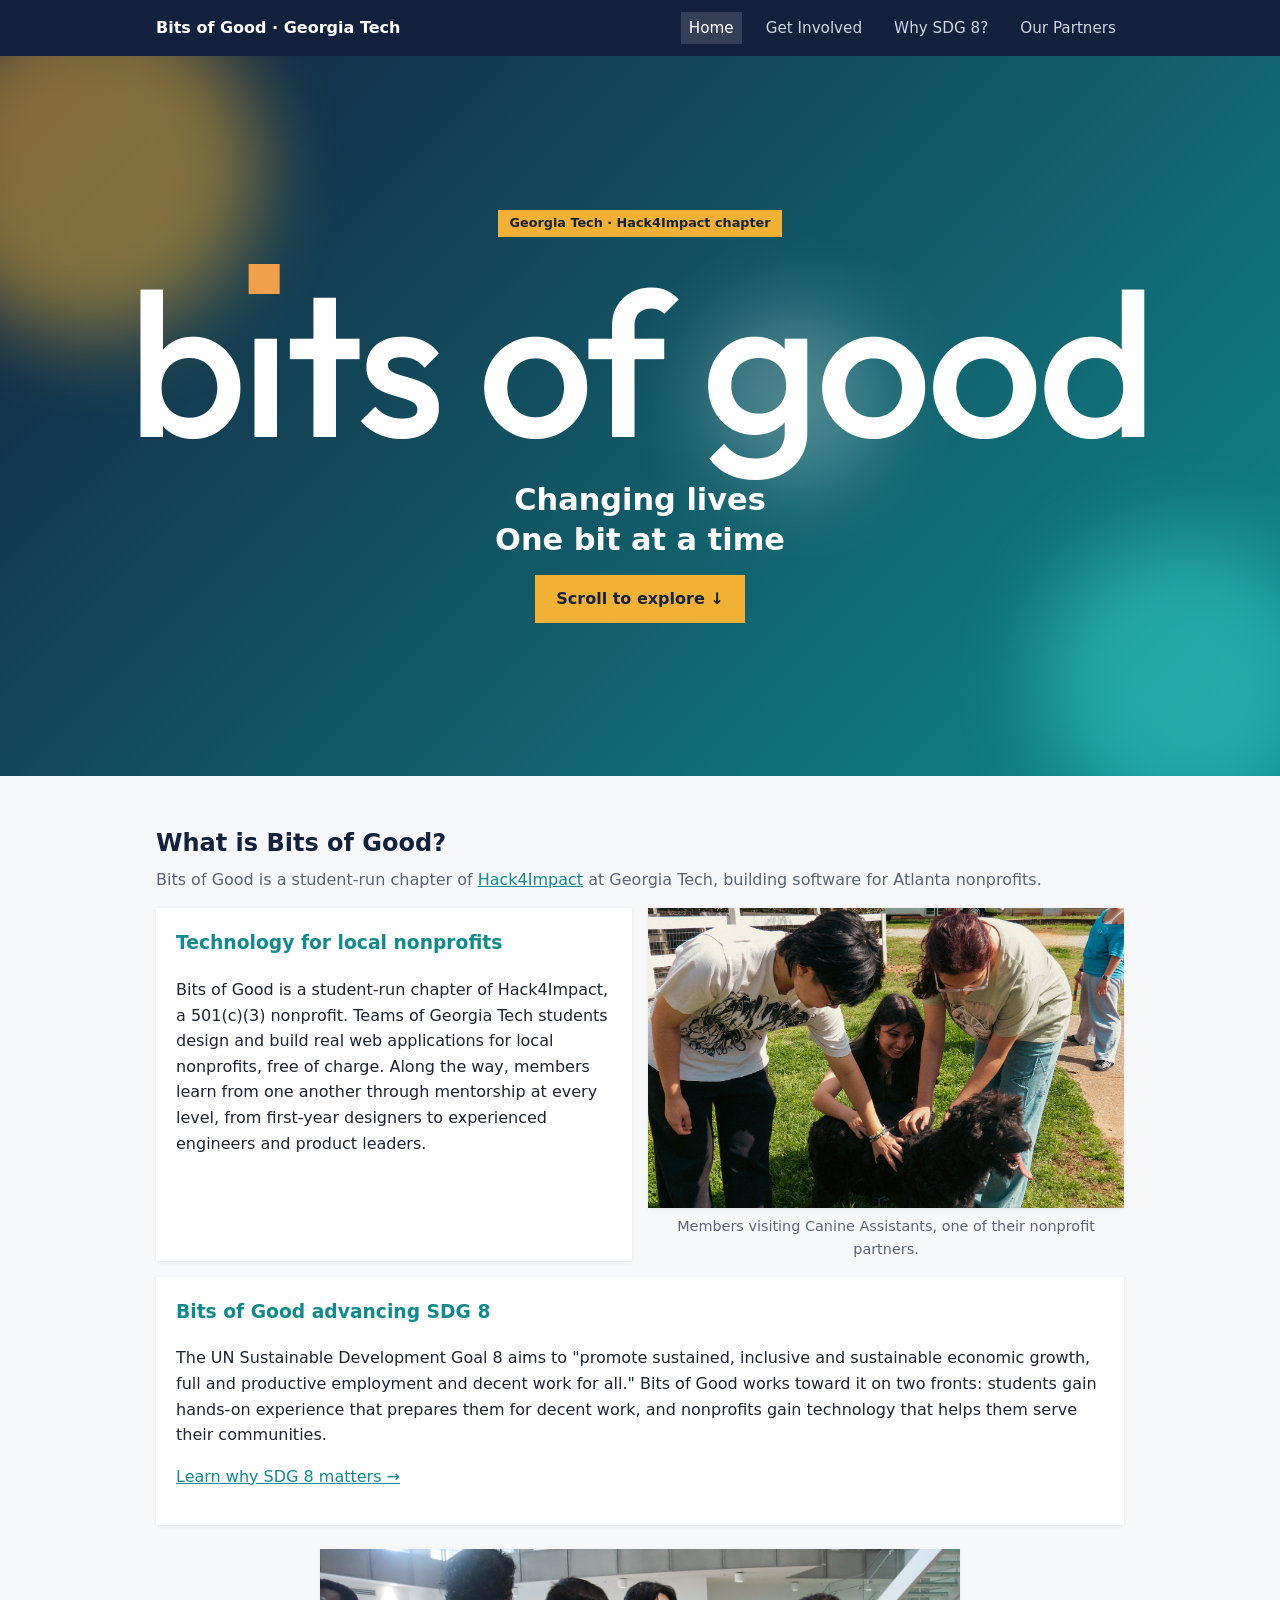
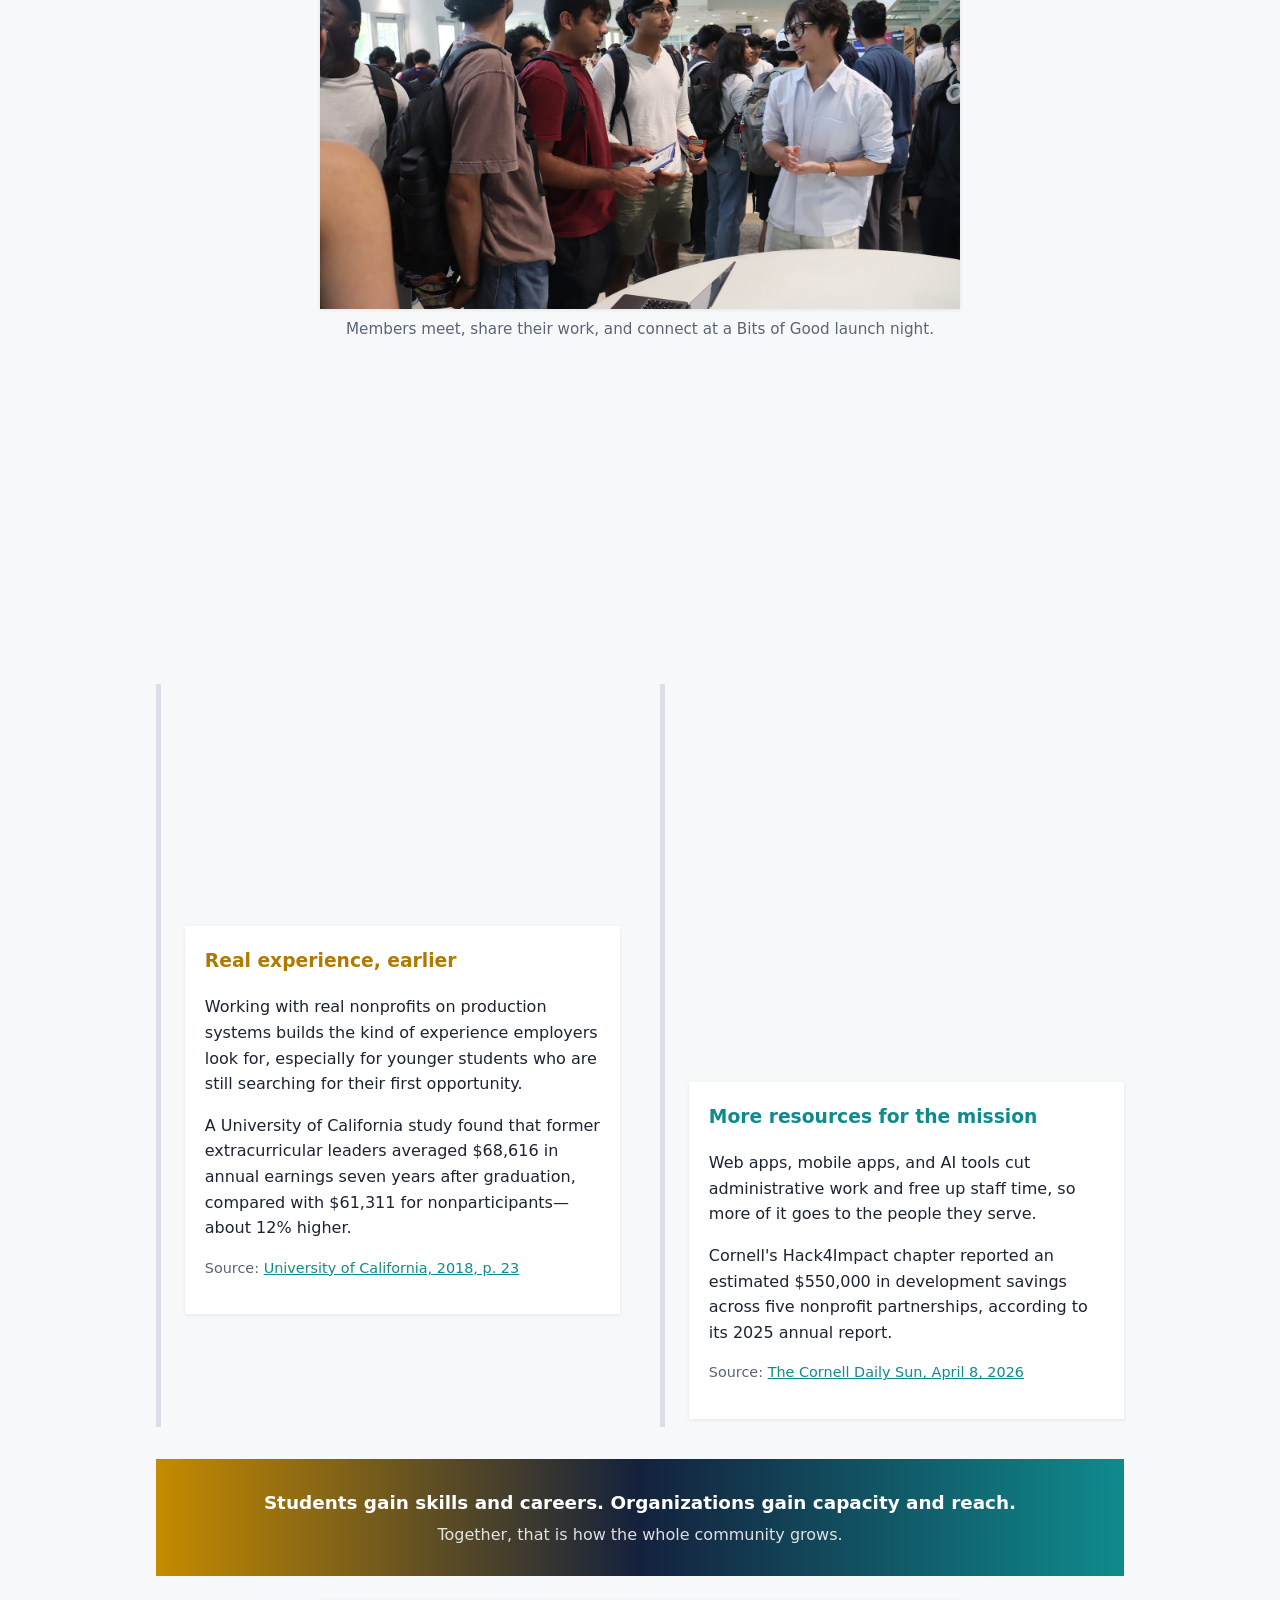
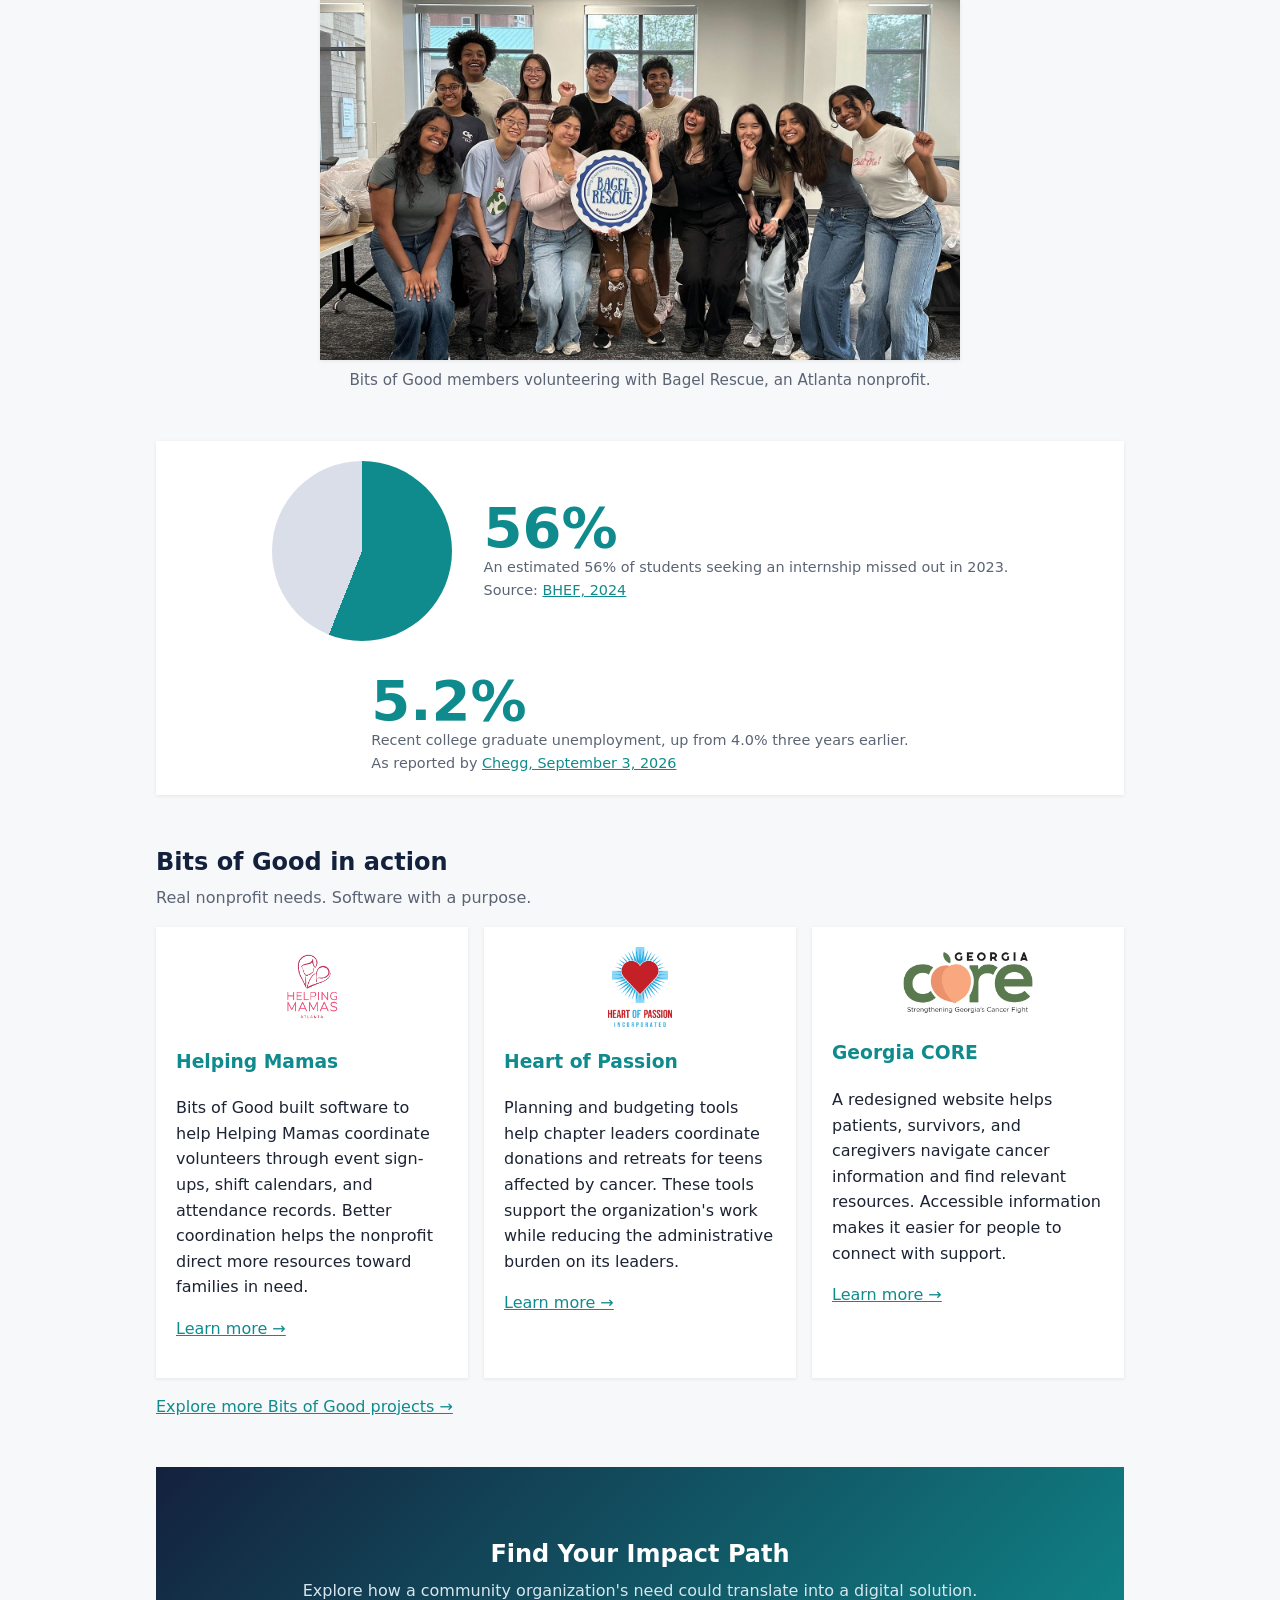
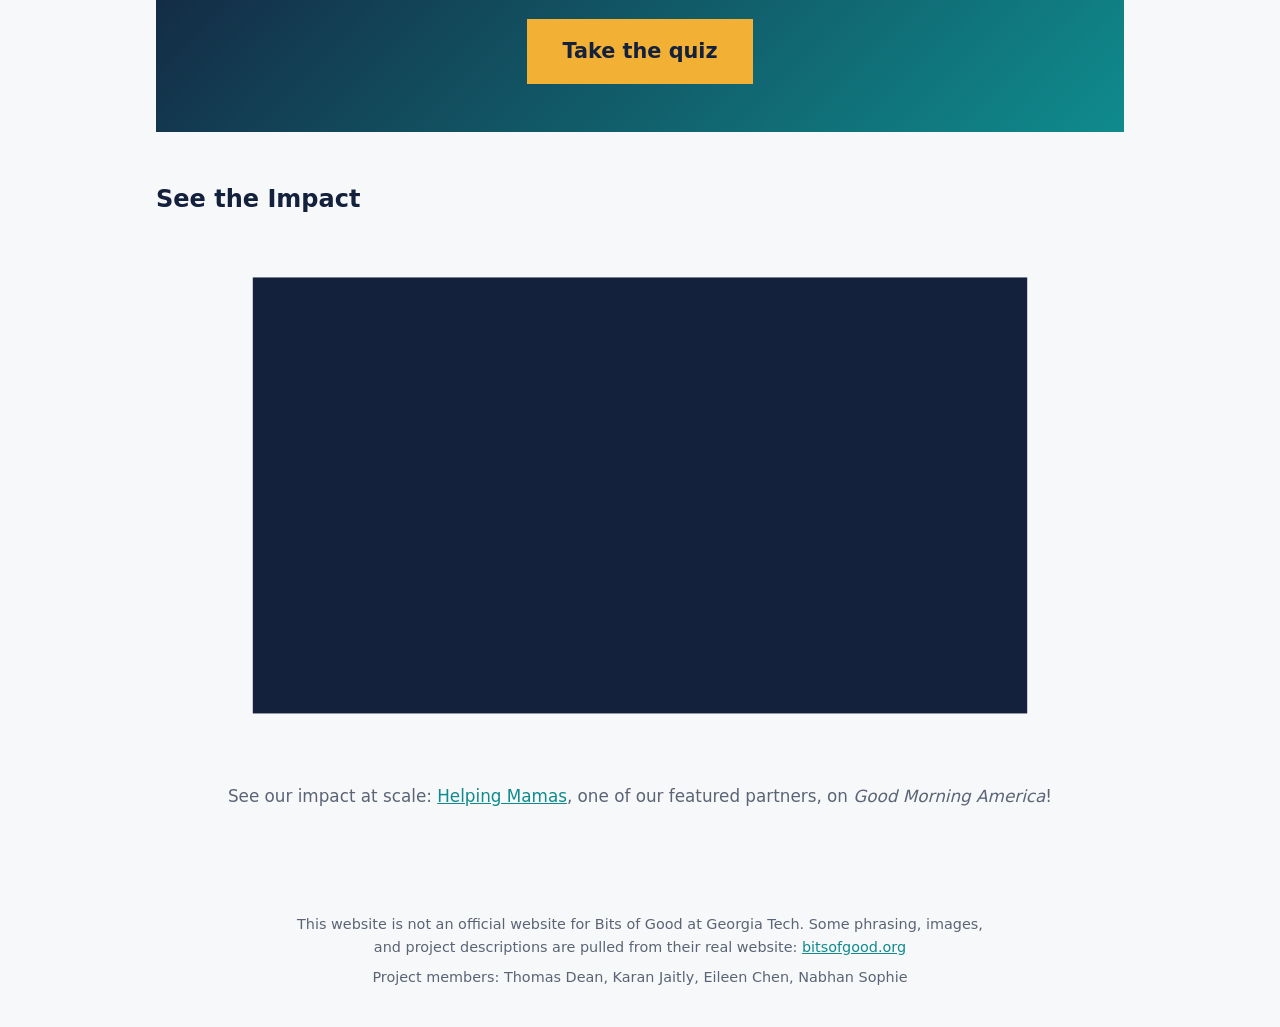
==== commit 35226954: "Helping Mamas clip" ====
--- a/index.html
+++ b/index.html
@@ -236,7 +236,8 @@
 <a class="btn big-btn" href="get-involved.html">Take the quiz</a></section>
 
 <section><div class="reveal"><h2>See the Impact</h2></div>
-<div class="video video-scale" id="video"><p>Video placeholder</p></div></section>
+<div class="video video-scale" id="video"><iframe src="https://abcnews.go.com/video/embed?id=71927423" title="Helping Mamas gets baby supplies to those who need them most (Good Morning America)" loading="lazy" allow="autoplay; encrypted-media; fullscreen; picture-in-picture" allowfullscreen></iframe></div>
+<p class="video-caption reveal">See our impact at scale: <a href="partners.html#helping-mamas">Helping Mamas</a>, one of our featured partners, on <em>Good Morning America</em>!</p></section>
 </main>
 <footer>
 <p>This website is not an official website for Bits of Good at Georgia Tech. Some phrasing, images, and project descriptions are pulled from their real website: <a href="https://bitsofgood.org/">bitsofgood.org</a></p>
--- a/style.css
+++ b/style.css
@@ -30,6 +30,7 @@
 .legend{font-size:.9rem;color:var(--muted)}
 .video{aspect-ratio:16/9;background:var(--navy);color:#fff;display:grid;place-items:center;text-align:center}
 .video iframe{width:100%;height:100%;border:0}
+.video-caption{text-align:center;color:var(--muted);font-size:1.05rem;margin-top:1rem}
 .quiz fieldset{border:0;padding:0;margin:0 0 1rem}
 .quiz legend{font-weight:700;margin-bottom:.4rem}
 .quiz label{display:block;padding:.45rem .7rem;border:1px solid #d9dee8;margin:.3rem 0;cursor:pointer;background:#fff}
@@ -56,7 +57,7 @@
 .race-close{position:absolute;top:1rem;right:1rem;z-index:2;background:rgba(255,255,255,.15);color:#fff;border:0;width:2.5rem;height:2.5rem;font-size:1.1rem;cursor:pointer}
 .race-track{position:relative;height:10px;background:rgba(255,255,255,.2);margin:1.6rem 5rem 0 1.5rem}
 .race-fill{height:100%;width:0;background:var(--gold);transition:width .5s ease}
-.race-car{position:absolute;top:-1.1rem;left:0;font-size:1.8rem;transform:translateX(-50%);transition:left .5s ease}
+.race-car{position:absolute;top:-1.1rem;left:0;font-size:1.8rem;transform:translateX(-50%) scaleX(-1);transition:left .5s ease}
 .race-flag{position:absolute;right:-2.2rem;top:-1rem;font-size:1.6rem}
 .race-stage{flex:1;display:grid;place-items:center;padding:2rem 1rem}
 .zoom-card{width:min(900px,100%);text-align:center;animation:zoomIn .55s cubic-bezier(.2,.9,.3,1.2) both}
@@ -258,3 +259,23 @@
 .about-photo img{display:block;width:100%;flex:1 1 0;min-height:300px;object-fit:cover;object-position:center 45%;box-shadow:0 1px 4px rgba(0,0,0,.08)}
 .about-photo figcaption{color:var(--muted);font-size:.9rem;margin-top:.4rem;text-align:center}
 @media (max-width:700px){.about-grid{grid-template-columns:1fr}.about-photo img{flex:none;aspect-ratio:4/3;min-height:0}}
+
+/* SDG page: contribution cycle */
+.cycle{display:grid;grid-template-columns:minmax(0,400px) 1fr;gap:2.5rem;align-items:center;margin-top:1.5rem}
+.cycle-ring{width:100%;height:auto;overflow:visible}
+.cycle-track{fill:none;stroke:#d9dee8;stroke-width:2;stroke-dasharray:4 8}
+.cycle-arc{fill:none;stroke:var(--gold);stroke-width:5;stroke-linecap:round;stroke-dasharray:14 10;animation:cycleflow 1.2s linear infinite}
+@keyframes cycleflow{to{stroke-dashoffset:-24}}
+.cycle-center{text-anchor:middle;font-size:22px;font-weight:800;fill:var(--navy)}
+.cycle-node text{text-anchor:middle;fill:#fff;font-weight:800;font-size:26px}
+.cycle-node .cycle-label{font-size:14px;font-weight:700}
+.n1 circle{fill:#c58b00}.n2 circle{fill:var(--teal)}.n3 circle{fill:var(--navy)}
+.cycle-steps{list-style:none;margin:0;padding:0;display:grid;gap:1rem}
+.cycle-steps li{background:var(--card);box-shadow:0 1px 4px rgba(0,0,0,.08);padding:1rem 1.25rem;border-left:6px solid}
+.cycle-steps h3{margin:0 0 .3rem;font-size:1.1rem}
+.cycle-steps p{margin:0}
+.cycle-steps .s1{border-color:#c58b00}.cycle-steps .s1 h3{color:#9a6b00}
+.cycle-steps .s2{border-color:var(--teal)}.cycle-steps .s2 h3{color:var(--teal)}
+.cycle-steps .s3{border-color:var(--navy)}.cycle-steps .s3 h3{color:var(--navy)}
+@media (max-width:760px){.cycle{grid-template-columns:1fr}.cycle-ring{max-width:340px;margin:auto}}
+@media (prefers-reduced-motion:reduce){.cycle-arc{animation:none}}
